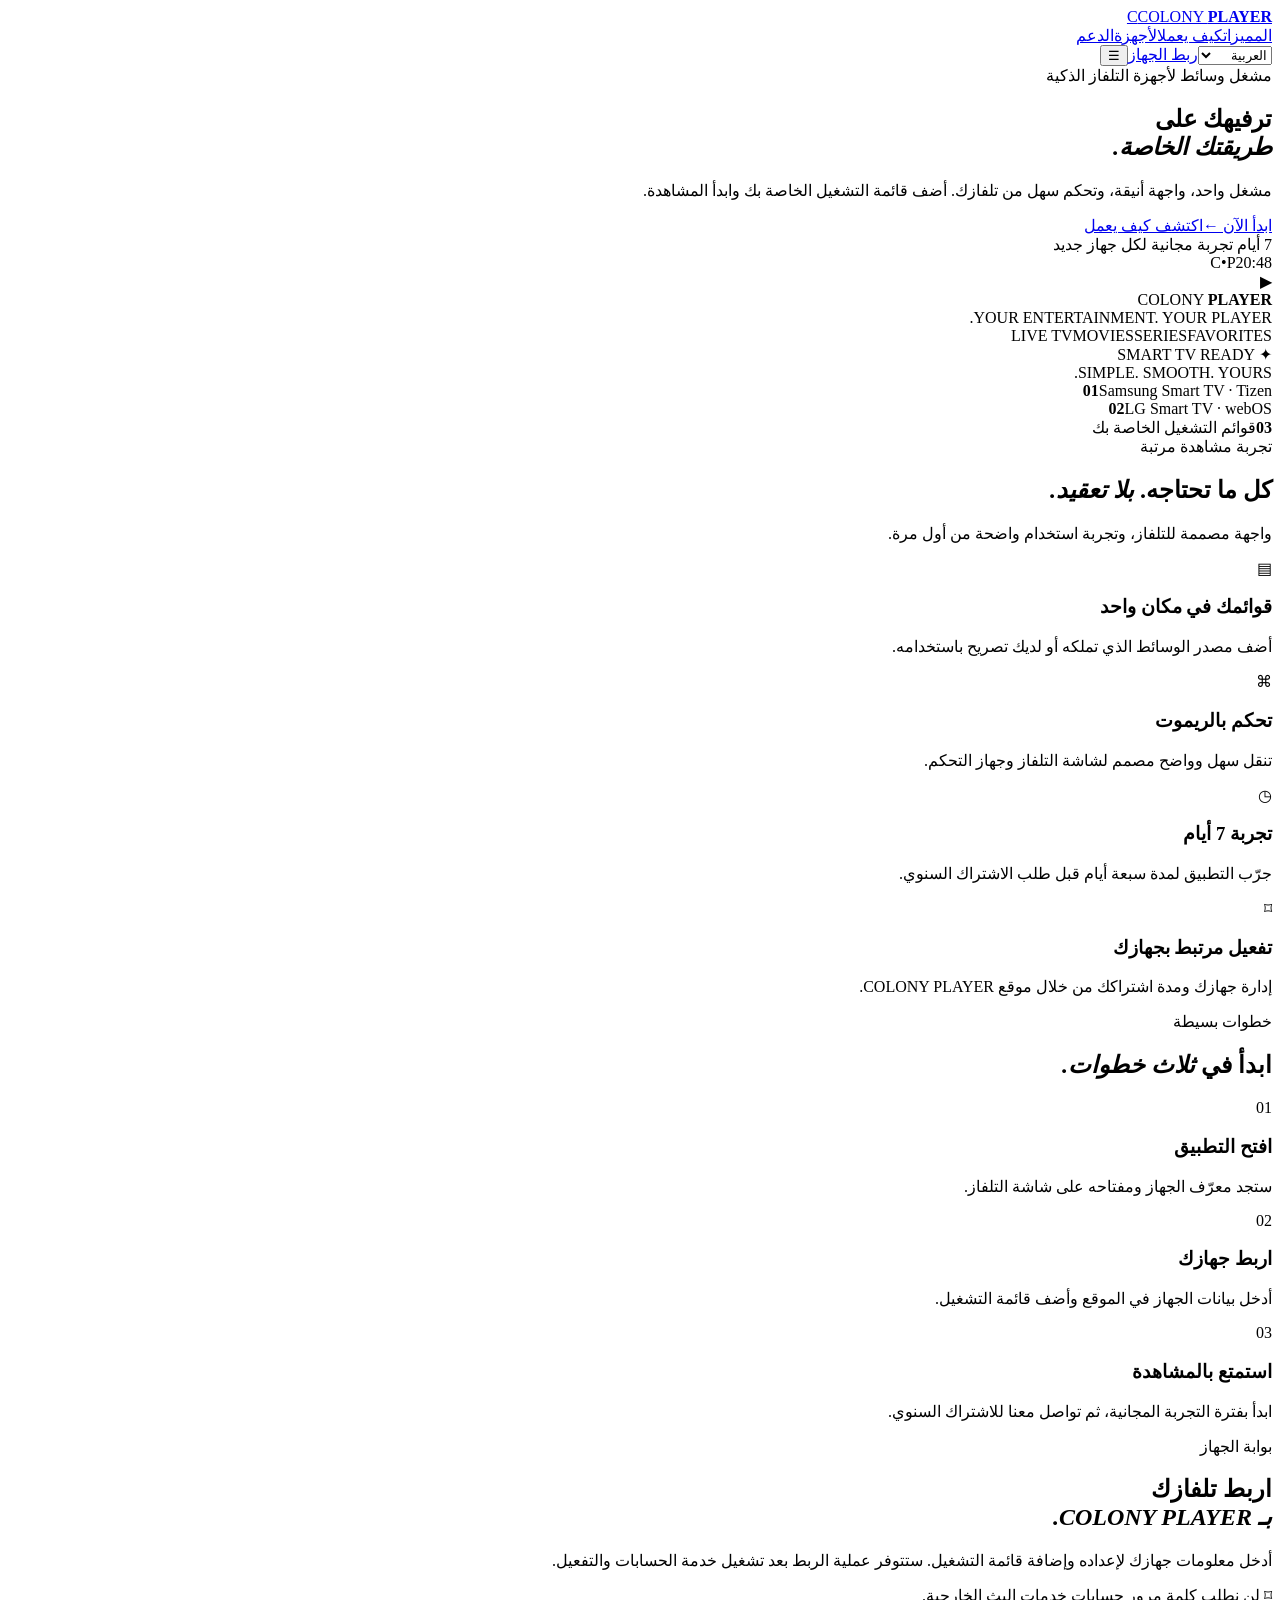
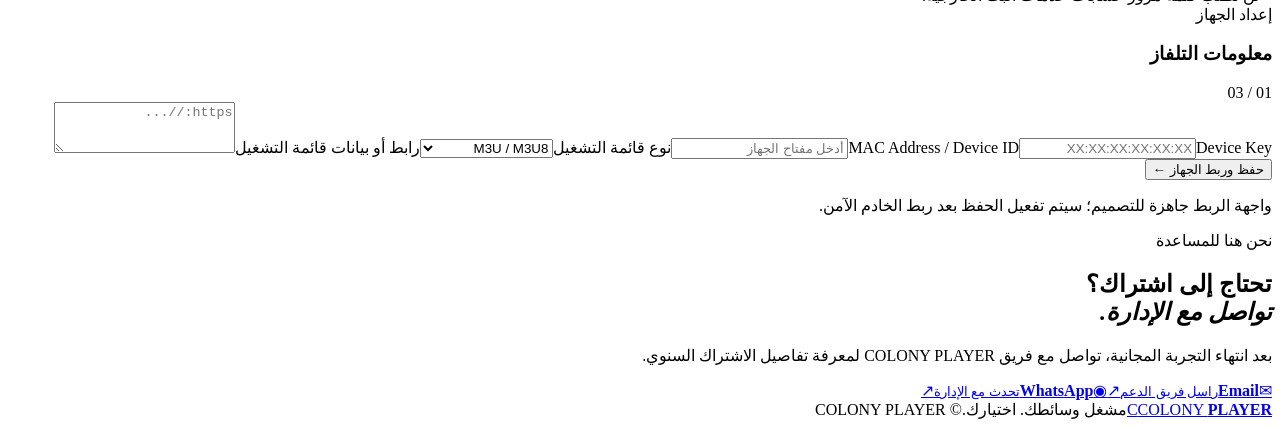
==== index.html @ e2d82db8 "Create COLONY PLAYER responsive website homepage" ====
<!doctype html>
<html lang="ar" dir="rtl">
<head>
  <meta charset="utf-8"><meta name="viewport" content="width=device-width,initial-scale=1">
  <meta name="theme-color" content="#090909"><meta name="description" content="COLONY PLAYER — مشغل وسائط ذكي لأجهزة Samsung Tizen وLG webOS. أضف قائمة التشغيل الخاصة بك واستمتع بتجربة مشاهدة منظمة.">
  <title>COLONY PLAYER | Your Player. Your Choice.</title>
  <link rel="preconnect" href="https://fonts.googleapis.com"><link rel="preconnect" href="https://fonts.gstatic.com" crossorigin>
  <link href="https://fonts.googleapis.com/css2?family=Cairo:wght@400;500;600;700;800;900&family=Inter:wght@400;500;600;700;800;900&display=swap" rel="stylesheet">
  <link rel="stylesheet" href="style.css">
</head>
<body>
<header class="topbar"><a class="brand" href="#home" aria-label="COLONY PLAYER"><span class="brand-mark">C</span><span>COLONY <b>PLAYER</b></span></a>
<nav class="nav"><a href="#features" data-i18n="navFeatures">المميزات</a><a href="#how" data-i18n="navHow">كيف يعمل</a><a href="#devices" data-i18n="navDevices">الأجهزة</a><a href="#support" data-i18n="navSupport">الدعم</a></nav>
<div class="top-actions"><select id="language" aria-label="Language"><option value="ar">العربية</option><option value="en">English</option><option value="fr">Français</option></select><a class="btn btn-small btn-outline" href="#connect" data-i18n="connectDevice">ربط الجهاز</a><button class="menu-toggle" id="menuToggle" aria-label="Open menu">☰</button></div></header>
<main>
<section class="hero" id="home"><div class="hero-copy"><div class="eyebrow"><span></span><span data-i18n="eyebrow">مشغل وسائط لأجهزة التلفاز الذكية</span></div><h1 data-i18n="heroTitle">ترفيهك على<br><em>طريقتك الخاصة.</em></h1><p data-i18n="heroText">مشغل واحد، واجهة أنيقة، وتحكم سهل من تلفازك. أضف قائمة التشغيل الخاصة بك وابدأ المشاهدة.</p><div class="hero-buttons"><a class="btn btn-gold" href="#connect" data-i18n="getStarted">ابدأ الآن <span>←</span></a><a class="btn btn-ghost" href="#how" data-i18n="learnMore">اكتشف كيف يعمل</a></div><div class="hero-note"><span class="live-dot"></span><span data-i18n="trialNote">7 أيام تجربة مجانية لكل جهاز جديد</span></div></div>
<div class="visual"><div class="orbit orbit-one"></div><div class="orbit orbit-two"></div><div class="tv"><div class="tv-screen"><div class="screen-top"><span class="mini-brand">C<span>•</span>P</span><span class="screen-time">20:48</span></div><div class="screen-center"><div class="play-symbol">▶</div><div class="screen-title">COLONY <b>PLAYER</b></div><div class="screen-sub">YOUR ENTERTAINMENT. YOUR PLAYER.</div></div><div class="screen-bottom"><span>LIVE TV</span><span>MOVIES</span><span>SERIES</span><span>FAVORITES</span></div></div><div class="tv-neck"></div><div class="tv-foot"></div></div><div class="floating-chip chip-top"> <span class="chip-icon">✦</span> SMART TV READY</div><div class="floating-chip chip-bottom"><span class="live-dot"></span> SIMPLE. SMOOTH. YOURS.</div></div></section>
<section class="trust-strip" id="devices"><div><strong>01</strong><span data-i18n="deviceSamsung">Samsung Smart TV · Tizen</span></div><div><strong>02</strong><span data-i18n="deviceLg">LG Smart TV · webOS</span></div><div><strong>03</strong><span data-i18n="yourLists">قوائم التشغيل الخاصة بك</span></div></section>
<section class="section" id="features"><div class="section-heading"><div class="eyebrow"><span></span><span data-i18n="featuresEyebrow">تجربة مشاهدة مرتبة</span></div><h2 data-i18n="featuresTitle">كل ما تحتاجه. <em>بلا تعقيد.</em></h2><p data-i18n="featuresText">واجهة مصممة للتلفاز، وتجربة استخدام واضحة من أول مرة.</p></div><div class="feature-grid">
<article class="feature-card"><div class="feature-icon">▤</div><h3 data-i18n="f1Title">قوائمك في مكان واحد</h3><p data-i18n="f1Text">أضف مصدر الوسائط الذي تملكه أو لديك تصريح باستخدامه.</p></article>
<article class="feature-card"><div class="feature-icon">⌘</div><h3 data-i18n="f2Title">تحكم بالريموت</h3><p data-i18n="f2Text">تنقل سهل وواضح مصمم لشاشة التلفاز وجهاز التحكم.</p></article>
<article class="feature-card"><div class="feature-icon">◷</div><h3 data-i18n="f3Title">تجربة 7 أيام</h3><p data-i18n="f3Text">جرّب التطبيق لمدة سبعة أيام قبل طلب الاشتراك السنوي.</p></article>
<article class="feature-card"><div class="feature-icon">⌑</div><h3 data-i18n="f4Title">تفعيل مرتبط بجهازك</h3><p data-i18n="f4Text">إدارة جهازك ومدة اشتراكك من خلال موقع COLONY PLAYER.</p></article></div></section>
<section class="how-section" id="how"><div class="section-heading"><div class="eyebrow"><span></span><span data-i18n="howEyebrow">خطوات بسيطة</span></div><h2 data-i18n="howTitle">ابدأ في <em>ثلاث خطوات.</em></h2></div><div class="steps"><div class="step"><span>01</span><h3 data-i18n="s1Title">افتح التطبيق</h3><p data-i18n="s1Text">ستجد معرّف الجهاز ومفتاحه على شاشة التلفاز.</p></div><div class="step"><span>02</span><h3 data-i18n="s2Title">اربط جهازك</h3><p data-i18n="s2Text">أدخل بيانات الجهاز في الموقع وأضف قائمة التشغيل.</p></div><div class="step"><span>03</span><h3 data-i18n="s3Title">استمتع بالمشاهدة</h3><p data-i18n="s3Text">ابدأ بفترة التجربة المجانية، ثم تواصل معنا للاشتراك السنوي.</p></div></div></section>
<section class="connect-section" id="connect"><div class="connect-copy"><div class="eyebrow"><span></span><span data-i18n="connectEyebrow">بوابة الجهاز</span></div><h2 data-i18n="connectTitle">اربط تلفازك<br><em>بـ COLONY PLAYER.</em></h2><p data-i18n="connectText">أدخل معلومات جهازك لإعداده وإضافة قائمة التشغيل. ستتوفر عملية الربط بعد تشغيل خدمة الحسابات والتفعيل.</p><div class="secure-note">⌑ <span data-i18n="secureNote">لن نطلب كلمة مرور حسابات خدمات البث الخارجية.</span></div></div><form class="connect-card" id="connectForm"><div class="form-head"><div><span class="form-kicker" data-i18n="deviceSetup">إعداد الجهاز</span><h3 data-i18n="connectFormTitle">معلومات التلفاز</h3></div><span class="form-number">01 / 03</span></div><label for="deviceId" data-i18n="deviceId">MAC Address / Device ID</label><input id="deviceId" name="deviceId" placeholder="XX:XX:XX:XX:XX:XX" autocomplete="off" required><label for="deviceKey" data-i18n="deviceKey">Device Key</label><input id="deviceKey" name="deviceKey" placeholder="أدخل مفتاح الجهاز" autocomplete="off" required><label for="playlistType" data-i18n="playlistType">نوع قائمة التشغيل</label><select id="playlistType" name="playlistType"><option value="m3u">M3U / M3U8</option><option value="xtream">Xtream Codes API</option><option value="other" data-i18n="otherSource">مصدر آخر</option></select><label for="playlist" data-i18n="playlistData">رابط أو بيانات قائمة التشغيل</label><textarea id="playlist" name="playlist" rows="3" placeholder="https://..."></textarea><button class="btn btn-gold btn-full" type="submit" data-i18n="saveConnect">حفظ وربط الجهاز <span>←</span></button><p class="form-status" id="formStatus" role="status" aria-live="polite" data-i18n="formNotice">واجهة الربط جاهزة للتصميم؛ سيتم تفعيل الحفظ بعد ربط الخادم الآمن.</p></form></section>
<section class="support-section" id="support"><div><div class="eyebrow"><span></span><span data-i18n="supportEyebrow">نحن هنا للمساعدة</span></div><h2 data-i18n="supportTitle">تحتاج إلى اشتراك؟<br><em>تواصل مع الإدارة.</em></h2><p data-i18n="supportText">بعد انتهاء التجربة المجانية، تواصل مع فريق COLONY PLAYER لمعرفة تفاصيل الاشتراك السنوي.</p></div><div class="support-cards"><a class="support-card" href="mailto:SUPPORT_EMAIL"><span class="support-icon">✉</span><span><b>Email</b><small data-i18n="emailSupport">راسل فريق الدعم</small></span><span class="arrow">↗</span></a><a class="support-card" href="#" id="whatsappLink"><span class="support-icon whatsapp">◉</span><span><b>WhatsApp</b><small data-i18n="whatsappSupport">تحدث مع الإدارة</small></span><span class="arrow">↗</span></a></div></section>
</main><footer><a class="brand" href="#home"><span class="brand-mark">C</span><span>COLONY <b>PLAYER</b></span></a><span data-i18n="footerText">مشغل وسائطك. اختيارك.</span><span>© <span id="year"></span> COLONY PLAYER</span></footer>
<script src="app.js"></script></body></html>
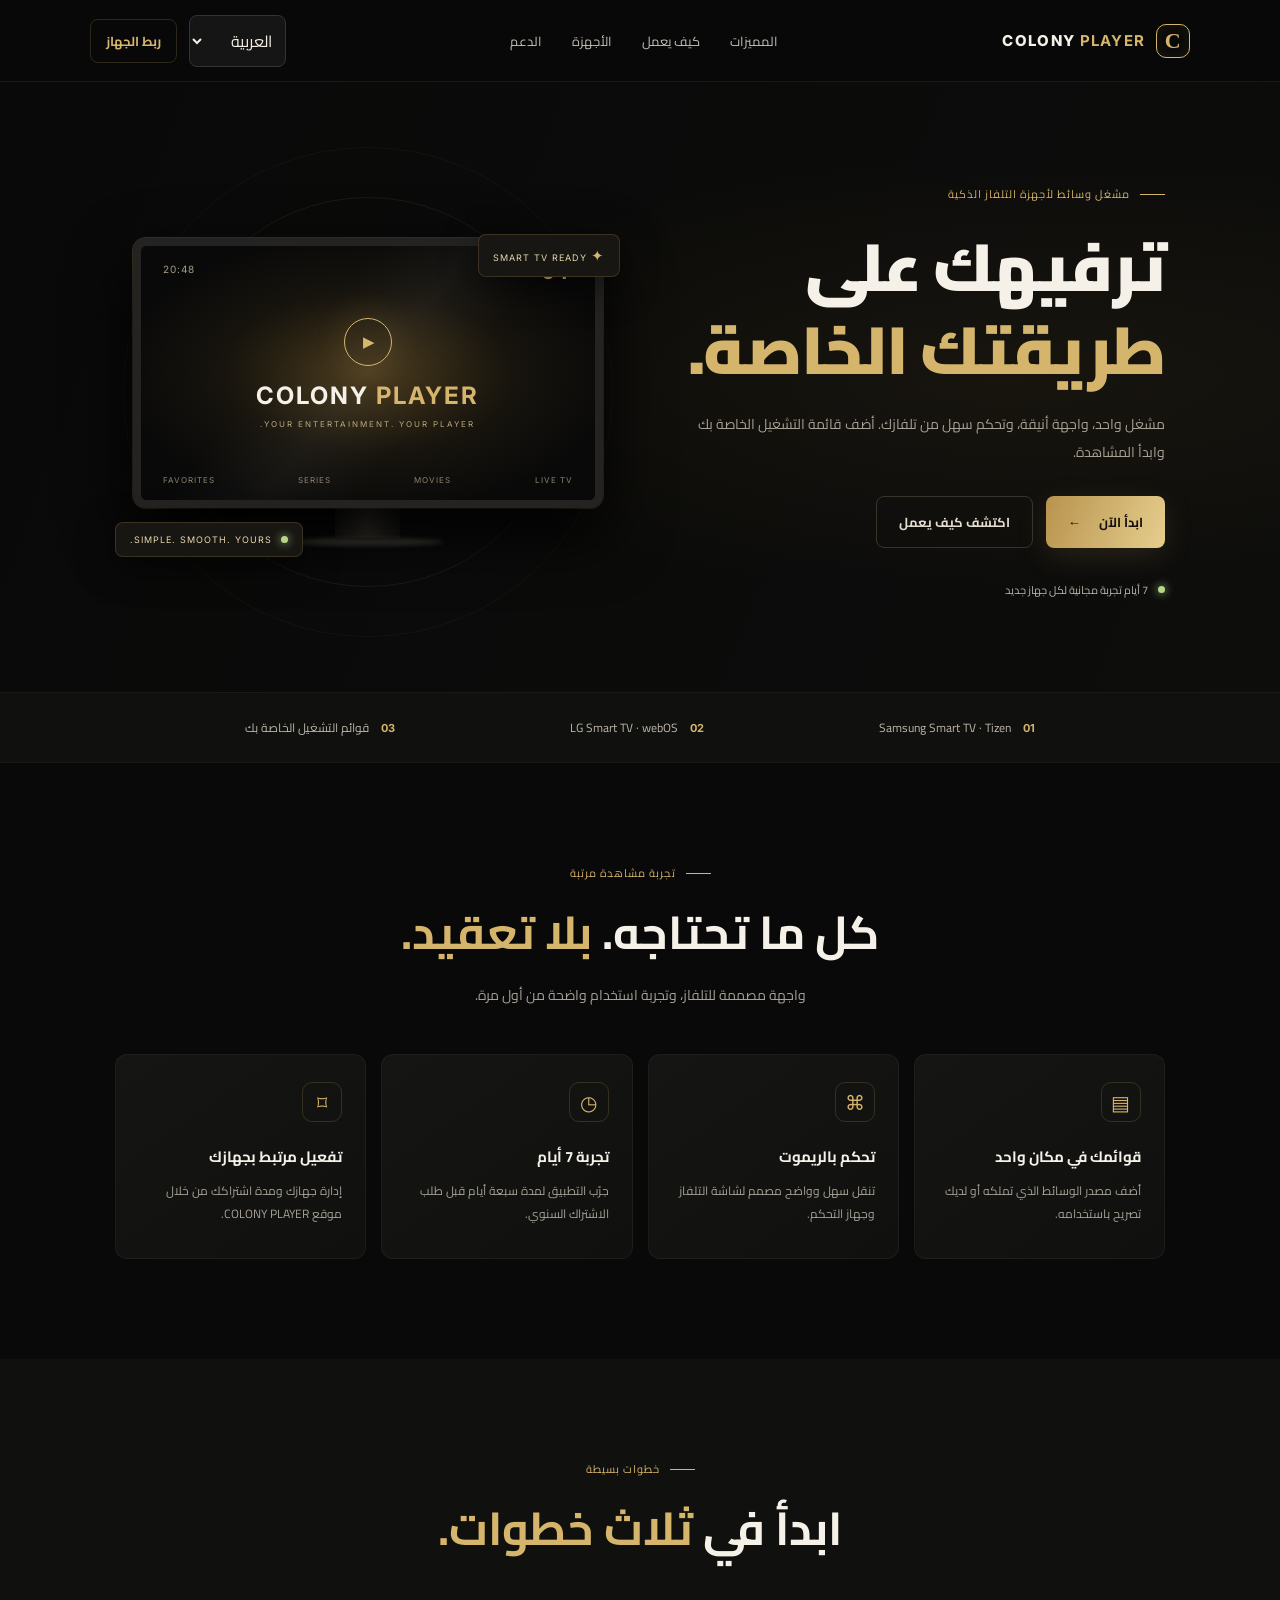
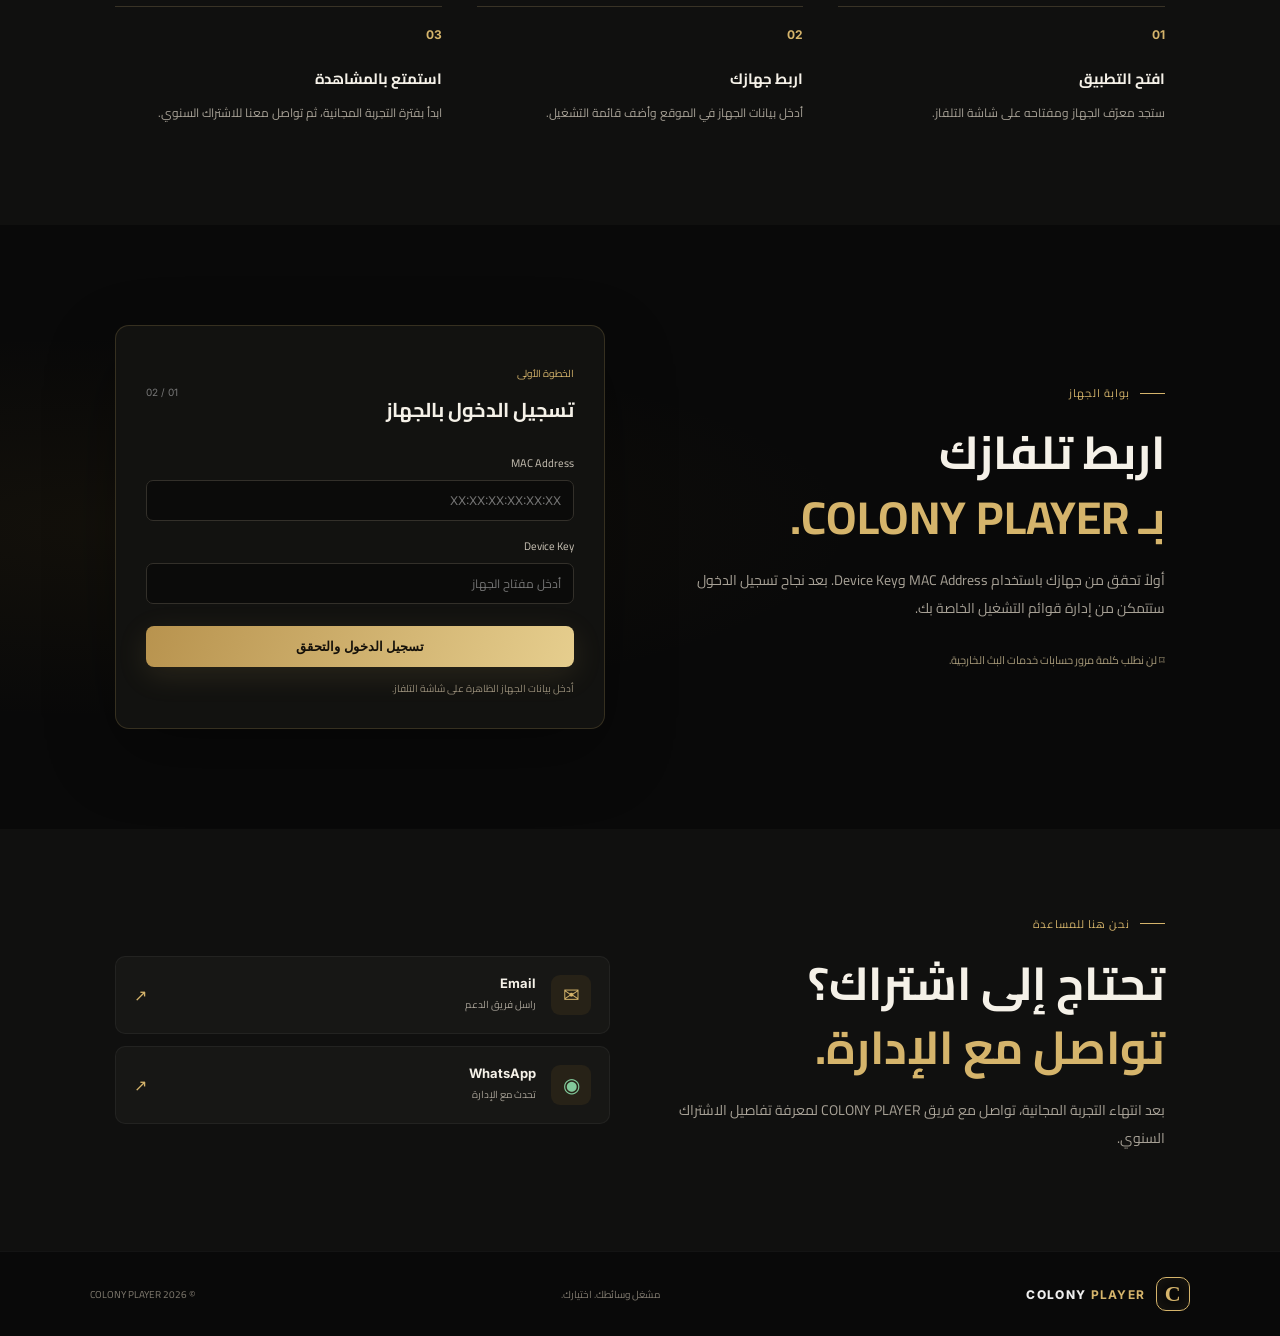
==== commit 5f3faaac: "Rework device connection into sign-in then playlists" ====
--- a/index.html
+++ b/index.html
@@ -22,7 +22,28 @@
 <article class="feature-card"><div class="feature-icon">◷</div><h3 data-i18n="f3Title">تجربة 7 أيام</h3><p data-i18n="f3Text">جرّب التطبيق لمدة سبعة أيام قبل طلب الاشتراك السنوي.</p></article>
 <article class="feature-card"><div class="feature-icon">⌑</div><h3 data-i18n="f4Title">تفعيل مرتبط بجهازك</h3><p data-i18n="f4Text">إدارة جهازك ومدة اشتراكك من خلال موقع COLONY PLAYER.</p></article></div></section>
 <section class="how-section" id="how"><div class="section-heading"><div class="eyebrow"><span></span><span data-i18n="howEyebrow">خطوات بسيطة</span></div><h2 data-i18n="howTitle">ابدأ في <em>ثلاث خطوات.</em></h2></div><div class="steps"><div class="step"><span>01</span><h3 data-i18n="s1Title">افتح التطبيق</h3><p data-i18n="s1Text">ستجد معرّف الجهاز ومفتاحه على شاشة التلفاز.</p></div><div class="step"><span>02</span><h3 data-i18n="s2Title">اربط جهازك</h3><p data-i18n="s2Text">أدخل بيانات الجهاز في الموقع وأضف قائمة التشغيل.</p></div><div class="step"><span>03</span><h3 data-i18n="s3Title">استمتع بالمشاهدة</h3><p data-i18n="s3Text">ابدأ بفترة التجربة المجانية، ثم تواصل معنا للاشتراك السنوي.</p></div></div></section>
-<section class="connect-section" id="connect"><div class="connect-copy"><div class="eyebrow"><span></span><span data-i18n="connectEyebrow">بوابة الجهاز</span></div><h2 data-i18n="connectTitle">اربط تلفازك<br><em>بـ COLONY PLAYER.</em></h2><p data-i18n="connectText">أدخل معلومات جهازك لإعداده وإضافة قائمة التشغيل. ستتوفر عملية الربط بعد تشغيل خدمة الحسابات والتفعيل.</p><div class="secure-note">⌑ <span data-i18n="secureNote">لن نطلب كلمة مرور حسابات خدمات البث الخارجية.</span></div></div><form class="connect-card" id="connectForm"><div class="form-head"><div><span class="form-kicker" data-i18n="deviceSetup">إعداد الجهاز</span><h3 data-i18n="connectFormTitle">معلومات التلفاز</h3></div><span class="form-number">01 / 03</span></div><label for="deviceId" data-i18n="deviceId">MAC Address / Device ID</label><input id="deviceId" name="deviceId" placeholder="XX:XX:XX:XX:XX:XX" autocomplete="off" required><label for="deviceKey" data-i18n="deviceKey">Device Key</label><input id="deviceKey" name="deviceKey" placeholder="أدخل مفتاح الجهاز" autocomplete="off" required><label for="playlistType" data-i18n="playlistType">نوع قائمة التشغيل</label><select id="playlistType" name="playlistType"><option value="m3u">M3U / M3U8</option><option value="xtream">Xtream Codes API</option><option value="other" data-i18n="otherSource">مصدر آخر</option></select><label for="playlist" data-i18n="playlistData">رابط أو بيانات قائمة التشغيل</label><textarea id="playlist" name="playlist" rows="3" placeholder="https://..."></textarea><button class="btn btn-gold btn-full" type="submit" data-i18n="saveConnect">حفظ وربط الجهاز <span>←</span></button><p class="form-status" id="formStatus" role="status" aria-live="polite" data-i18n="formNotice">واجهة الربط جاهزة للتصميم؛ سيتم تفعيل الحفظ بعد ربط الخادم الآمن.</p></form></section>
+<section class="connect-section" id="connect">
+<div class="connect-copy"><div class="eyebrow"><span></span><span data-i18n="connectEyebrow">بوابة الجهاز</span></div>
+<h2 data-i18n="connectTitle">اربط تلفازك<br><em>بـ COLONY PLAYER.</em></h2>
+<p data-i18n="connectText">أولاً تحقق من جهازك باستخدام MAC Address وDevice Key. بعد نجاح تسجيل الدخول ستتمكن من إدارة قوائم التشغيل الخاصة بك.</p>
+<div class="secure-note">⌑ <span data-i18n="secureNote">لن نطلب كلمة مرور حسابات خدمات البث الخارجية.</span></div></div>
+<div class="connect-card">
+<div id="deviceLoginPanel">
+<div class="form-head"><div><span class="form-kicker" data-i18n="deviceSetup">الخطوة الأولى</span><h3 data-i18n="loginTitle">تسجيل الدخول بالجهاز</h3></div><span class="form-number">01 / 02</span></div>
+<form id="deviceLoginForm">
+<label for="deviceId" data-i18n="deviceId">MAC Address</label><input id="deviceId" name="deviceId" placeholder="XX:XX:XX:XX:XX:XX" autocomplete="off" required>
+<label for="deviceKey" data-i18n="deviceKey">Device Key</label><input id="deviceKey" name="deviceKey" placeholder="أدخل مفتاح الجهاز" autocomplete="off" required>
+<button class="btn btn-gold btn-full" type="submit" data-i18n="loginButton">تسجيل الدخول والتحقق</button>
+<p class="form-status" id="loginStatus" role="status" aria-live="polite" data-i18n="loginNotice">أدخل بيانات الجهاز الظاهرة على شاشة التلفاز.</p></form></div>
+<div id="playlistPanel" hidden>
+<div class="form-head"><div><span class="form-kicker" data-i18n="playlistStep">الخطوة الثانية</span><h3 data-i18n="playlistTitle">قوائم التشغيل</h3></div><span class="form-number">02 / 02</span></div>
+<form id="playlistForm">
+<label for="playlistName" data-i18n="playlistName">اسم القائمة</label><input id="playlistName" name="playlistName" placeholder="مثلاً: قائمتي" required>
+<label for="playlistType" data-i18n="playlistType">نوع القائمة</label><select id="playlistType" name="playlistType"><option value="m3u">M3U / M3U8</option><option value="xtream">Xtream Codes API</option></select>
+<label for="playlistUrl" data-i18n="playlistUrl">رابط قائمة التشغيل</label><textarea id="playlistUrl" name="playlistUrl" rows="3" placeholder="https://..." required></textarea>
+<button class="btn btn-gold btn-full" type="submit" data-i18n="addPlaylist">إضافة قائمة التشغيل</button><p class="form-status" id="playlistStatus" role="status" aria-live="polite"></p></form>
+<div id="playlistList" class="playlist-list"></div></div>
+</div></section>
 <section class="support-section" id="support"><div><div class="eyebrow"><span></span><span data-i18n="supportEyebrow">نحن هنا للمساعدة</span></div><h2 data-i18n="supportTitle">تحتاج إلى اشتراك؟<br><em>تواصل مع الإدارة.</em></h2><p data-i18n="supportText">بعد انتهاء التجربة المجانية، تواصل مع فريق COLONY PLAYER لمعرفة تفاصيل الاشتراك السنوي.</p></div><div class="support-cards"><a class="support-card" href="mailto:SUPPORT_EMAIL"><span class="support-icon">✉</span><span><b>Email</b><small data-i18n="emailSupport">راسل فريق الدعم</small></span><span class="arrow">↗</span></a><a class="support-card" href="#" id="whatsappLink"><span class="support-icon whatsapp">◉</span><span><b>WhatsApp</b><small data-i18n="whatsappSupport">تحدث مع الإدارة</small></span><span class="arrow">↗</span></a></div></section>
 </main><footer><a class="brand" href="#home"><span class="brand-mark">C</span><span>COLONY <b>PLAYER</b></span></a><span data-i18n="footerText">مشغل وسائطك. اختيارك.</span><span>© <span id="year"></span> COLONY PLAYER</span></footer>
 <script src="app.js"></script></body></html>
--- a/style.css
+++ b/style.css
@@ -0,0 +1 @@
+:root{--bg:#090909;--panel:#111;--panel2:#151515;--gold:#d5b46b;--gold2:#f0d99b;--text:#f5f1e8;--muted:#a7a196;--line:rgba(213,180,107,.18)}*{box-sizing:border-box}html{scroll-behavior:smooth;scroll-padding-top:90px}body{margin:0;background:var(--bg);color:var(--text);font-family:'Cairo',sans-serif}a{color:inherit;text-decoration:none}.topbar{height:82px;padding:0 7%;display:flex;align-items:center;justify-content:space-between;border-bottom:1px solid rgba(255,255,255,.07);position:sticky;top:0;background:rgba(9,9,9,.92);backdrop-filter:blur(16px);z-index:20}.brand{display:flex;align-items:center;gap:11px;font:800 15px Inter,sans-serif;letter-spacing:1.3px;white-space:nowrap}.brand b{color:var(--gold)}.brand-mark{width:34px;height:34px;border:1px solid var(--gold);border-radius:10px;display:grid;place-items:center;color:var(--gold);font:800 22px Georgia;box-shadow:inset 0 0 16px #d5b46b18}.nav{display:flex;gap:30px;color:#c5c0b6;font-size:13px}.nav a:hover{color:var(--gold)}.top-actions{display:flex;align-items:center;gap:12px}.top-actions select,.connect-card select{background:#151515;color:var(--text);border:1px solid #333;border-radius:8px;padding:9px;font:inherit}.btn{display:inline-flex;align-items:center;justify-content:center;gap:18px;border-radius:8px;padding:13px 22px;font-weight:700;font-size:13px;transition:.2s;cursor:pointer}.btn-gold{background:linear-gradient(110deg,#b8934e,#e6ce8e);color:#15110a;box-shadow:0 8px 30px #d5b46b20}.btn-gold:hover{transform:translateY(-2px);filter:brightness(1.08)}.btn-outline{border:1px solid var(--line);color:var(--gold)}.btn-small{padding:9px 15px}.btn-ghost{border:1px solid #39352d;color:#e5dfd2}.menu-toggle{display:none;background:none;border:0;color:var(--gold);font-size:23px}.hero{min-height:610px;padding:80px 9% 70px;display:grid;grid-template-columns:1fr 1fr;align-items:center;gap:40px;overflow:hidden;background:radial-gradient(ellipse at 78% 48%,#7b60251b,transparent 48%),linear-gradient(110deg,#090909,#0d0d0c)}.hero-copy{max-width:540px}.eyebrow{display:flex;align-items:center;gap:10px;color:var(--gold);font-size:11px;letter-spacing:1px}.eyebrow>span:first-child{width:25px;height:1px;background:var(--gold)}h1,h2,h3,p{margin-top:0}h1{font-size:clamp(42px,5.2vw,70px);line-height:1.24;letter-spacing:-1.5px;margin:22px 0 18px;font-weight:900}h1 em,h2 em{font-style:normal;color:var(--gold)}.hero-copy>p,.section-heading>p,.connect-copy>p,.support-section p{color:var(--muted);line-height:2;font-size:14px;max-width:490px}.hero-buttons{display:flex;gap:13px;margin-top:30px}.hero-note{display:flex;align-items:center;gap:10px;color:#bcb5a8;font-size:11px;margin-top:32px}.live-dot{width:7px;height:7px;border-radius:50%;background:#b8d68a;box-shadow:0 0 10px #b8d68a}.visual{height:420px;position:relative;display:grid;place-items:center}.orbit{position:absolute;border:1px solid #d5b46b17;border-radius:50%;width:390px;height:390px}.orbit-two{width:490px;height:490px;border-color:#d5b46b0d}.tv{width:min(100%,470px);position:relative;z-index:2}.tv-screen{height:270px;border:8px solid #242321;border-radius:13px;background:radial-gradient(ellipse at center,#473719 0,#17140e 45%,#090909 78%);box-shadow:0 25px 65px #000,0 0 0 1px #d5b46b44;position:relative;overflow:hidden;padding:17px 22px}.tv-screen:after{content:"";position:absolute;inset:0;background:linear-gradient(130deg,transparent 35%,#ffffff09 50%,transparent 64%);pointer-events:none}.screen-top,.screen-bottom{display:flex;justify-content:space-between;color:#c7b98f;font:10px Inter,sans-serif;letter-spacing:1px}.mini-brand{font-size:16px;font-weight:900;color:var(--gold)}.mini-brand span{color:white}.screen-time{color:#a79d85}.screen-center{position:absolute;inset:0;display:flex;flex-direction:column;align-items:center;justify-content:center}.play-symbol{width:48px;height:48px;border:1px solid var(--gold);border-radius:50%;display:grid;place-items:center;color:var(--gold);font-size:15px;padding-left:3px;margin-bottom:15px;box-shadow:0 0 35px #d5b46b22}.screen-title{font:700 24px Inter,sans-serif;letter-spacing:2px}.screen-title b{color:var(--gold)}.screen-sub{font:8px Inter,sans-serif;letter-spacing:2px;color:#b7a77c;margin-top:9px}.screen-bottom{position:absolute;bottom:15px;left:22px;right:22px;font-size:8px;color:#8c826d}.tv-neck{height:30px;width:65px;background:linear-gradient(90deg,#161616,#34312a,#161616);margin:auto}.tv-foot{height:8px;width:150px;background:#24221e;border-radius:50%;margin:auto;filter:blur(2px)}.floating-chip{position:absolute;z-index:3;background:#171612;border:1px solid var(--line);border-radius:8px;padding:11px 14px;font:9px Inter,sans-serif;letter-spacing:1px;color:#e8d8ad;box-shadow:0 10px 35px #0008}.chip-top{top:52px;right:0}.chip-bottom{bottom:45px;left:0;display:flex;gap:9px;align-items:center}.chip-icon{color:var(--gold);font-size:15px}.trust-strip{display:flex;justify-content:space-evenly;align-items:center;gap:20px;padding:23px 7%;background:#10100f;border-block:1px solid #ffffff0a}.trust-strip div{display:flex;align-items:center;gap:12px;color:#bdb6a8;font-size:12px}.trust-strip strong{font:700 11px Inter;color:var(--gold)}.section,.how-section{padding:100px 9%}.section-heading{text-align:center;margin:0 auto 45px}.section-heading .eyebrow{justify-content:center}.section-heading h2,.connect-copy h2,.support-section h2{font-size:clamp(30px,4vw,46px);line-height:1.4;margin:17px 0}.section-heading>p{margin:auto}.feature-grid{display:grid;grid-template-columns:repeat(4,1fr);gap:15px}.feature-card{background:linear-gradient(145deg,#151513,#10100f);border:1px solid #ffffff0c;border-radius:12px;padding:27px 23px;min-height:205px;transition:.25s}.feature-card:hover{border-color:var(--line);transform:translateY(-4px)}.feature-icon{width:40px;height:40px;border:1px solid var(--line);border-radius:10px;display:grid;place-items:center;color:var(--gold);font-size:20px;margin-bottom:20px}.feature-card h3,.step h3{font-size:15px;margin-bottom:9px}.feature-card p,.step p{font-size:12px;line-height:1.9;color:var(--muted);margin:0}.how-section{background:#10100f}.steps{display:grid;grid-template-columns:repeat(3,1fr);gap:35px}.step{border-top:1px solid #393326;padding-top:20px}.step>span{font:700 12px Inter;color:var(--gold);display:block;margin-bottom:22px}.connect-section{padding:100px 9%;display:grid;grid-template-columns:1fr 1fr;gap:70px;align-items:center;background:radial-gradient(ellipse at 10% 50%,#8a692014,transparent 45%)}.connect-card{background:#121210;border:1px solid var(--line);border-radius:14px;padding:30px;box-shadow:0 25px 70px #0005}.form-head{display:flex;justify-content:space-between;align-items:center;margin-bottom:25px}.form-kicker{color:var(--gold);font-size:10px}.form-head h3{font-size:20px;margin:5px 0 0}.form-number{font:10px Inter;color:#777}.connect-card label{display:block;font-size:11px;color:#c9c2b5;margin:15px 0 7px}.connect-card input,.connect-card textarea{width:100%;background:#0b0b0a;border:1px solid #33302a;border-radius:7px;padding:12px;color:white;font:12px Inter,'Cairo',sans-serif;outline:none}.connect-card input:focus,.connect-card textarea:focus,.connect-card select:focus{border-color:var(--gold)}.connect-card textarea{resize:vertical}.connect-card select{width:100%;font-size:12px}.btn-full{width:100%;margin-top:22px;border:0}.form-status{font-size:10px;color:#958b77;line-height:1.8;margin:13px 0 0}.secure-note{font-size:11px;color:#a79a7a;margin-top:28px}.support-section{padding:85px 9%;display:grid;grid-template-columns:1fr 1fr;gap:60px;align-items:center;background:#10100f}.support-cards{display:grid;gap:12px}.support-card{display:flex;align-items:center;gap:15px;padding:18px;background:#171715;border:1px solid #ffffff0d;border-radius:10px}.support-card:hover{border-color:var(--line)}.support-icon{width:40px;height:40px;border-radius:9px;background:#272217;color:var(--gold);display:grid;place-items:center;font-size:20px}.support-icon.whatsapp{color:#82c99a}.support-card b,.support-card small{display:block}.support-card b{font:700 13px Inter}.support-card small{font-size:10px;color:var(--muted);margin-top:4px}.support-card .arrow{margin-inline-start:auto;color:var(--gold)}footer{padding:25px 7%;display:flex;align-items:center;justify-content:space-between;color:#817b70;font-size:10px;border-top:1px solid #ffffff0b}footer .brand{color:#eee;font-size:12px}.secure-note{direction:inherit}@media(max-width:900px){.nav{gap:15px}.hero{padding-inline:6%}.feature-grid{grid-template-columns:repeat(2,1fr)}.connect-section{gap:35px;padding-inline:6%}}@media(max-width:650px){.topbar{height:70px;padding:0 5%}.nav{display:none;position:absolute;top:69px;right:0;left:0;background:#111;padding:20px 7%;flex-direction:column;border-bottom:1px solid var(--line)}.nav.open{display:flex}.top-actions select{font-size:10px;padding:7px}.top-actions .btn{display:none}.menu-toggle{display:block}.hero{grid-template-columns:1fr;padding:65px 7% 45px;gap:0}.hero-copy{position:relative;z-index:4}.visual{height:330px;margin-top:10px}.tv{max-width:390px}.tv-screen{height:220px}.orbit{width:300px;height:300px}.orbit-two{width:370px;height:370px}.chip-top{right:0;top:20px}.chip-bottom{bottom:25px}.trust-strip{flex-wrap:wrap;justify-content:flex-start;padding:20px 7%}.trust-strip div{width:100%}.section,.how-section{padding:70px 7%}.feature-grid{grid-template-columns:1fr 1fr;gap:9px}.feature-card{padding:18px 14px;min-height:190px}.steps{grid-template-columns:1fr;gap:25px}.step{display:grid;grid-template-columns:42px 1fr;column-gap:12px}.step>span{grid-row:span 2;margin:0}.step h3{margin:0 0 5px}.connect-section,.support-section{grid-template-columns:1fr;padding:70px 7%;gap:30px}.connect-card{padding:22px}.support-section{gap:25px}footer{padding:22px 6%;flex-wrap:wrap;gap:15px}footer>span:nth-child(2){display:none}}@media(max-width:380px){.feature-grid{grid-template-columns:1fr}.hero-buttons{flex-wrap:wrap}.screen-title{font-size:19px}}
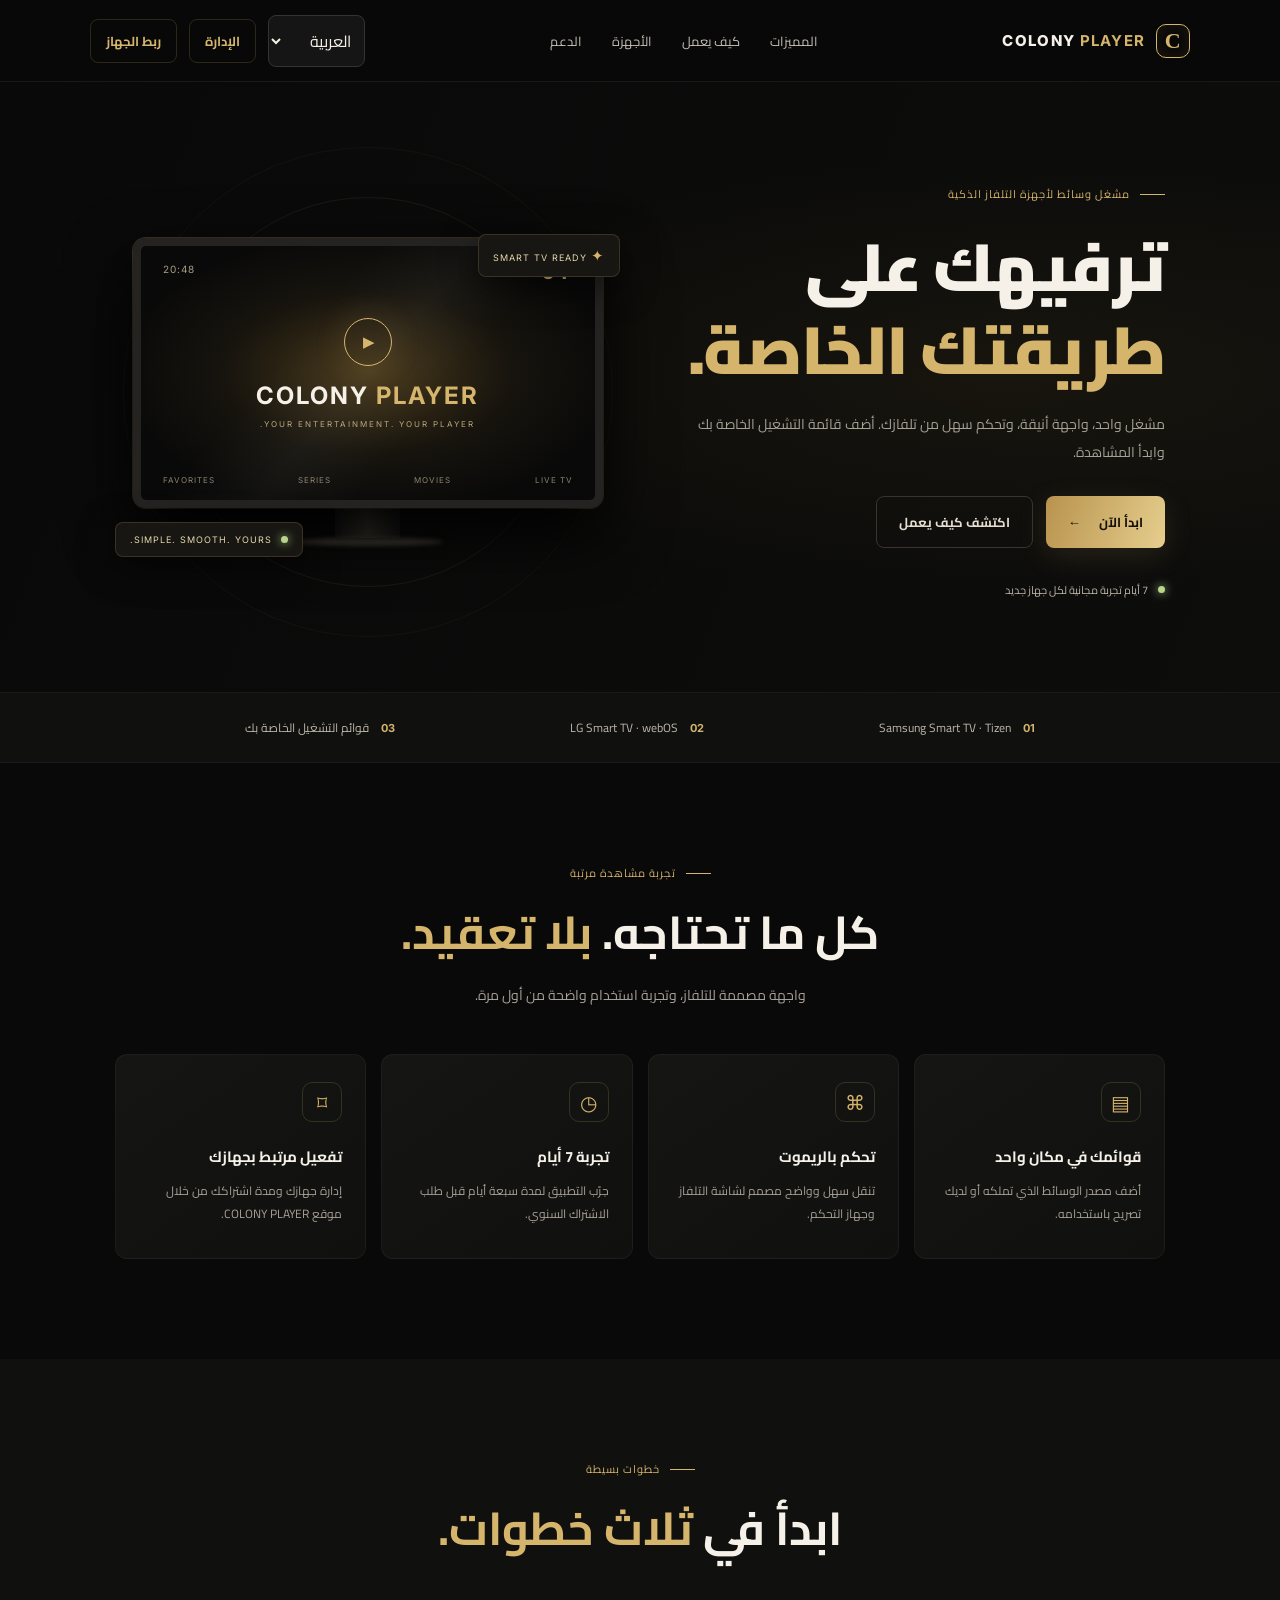
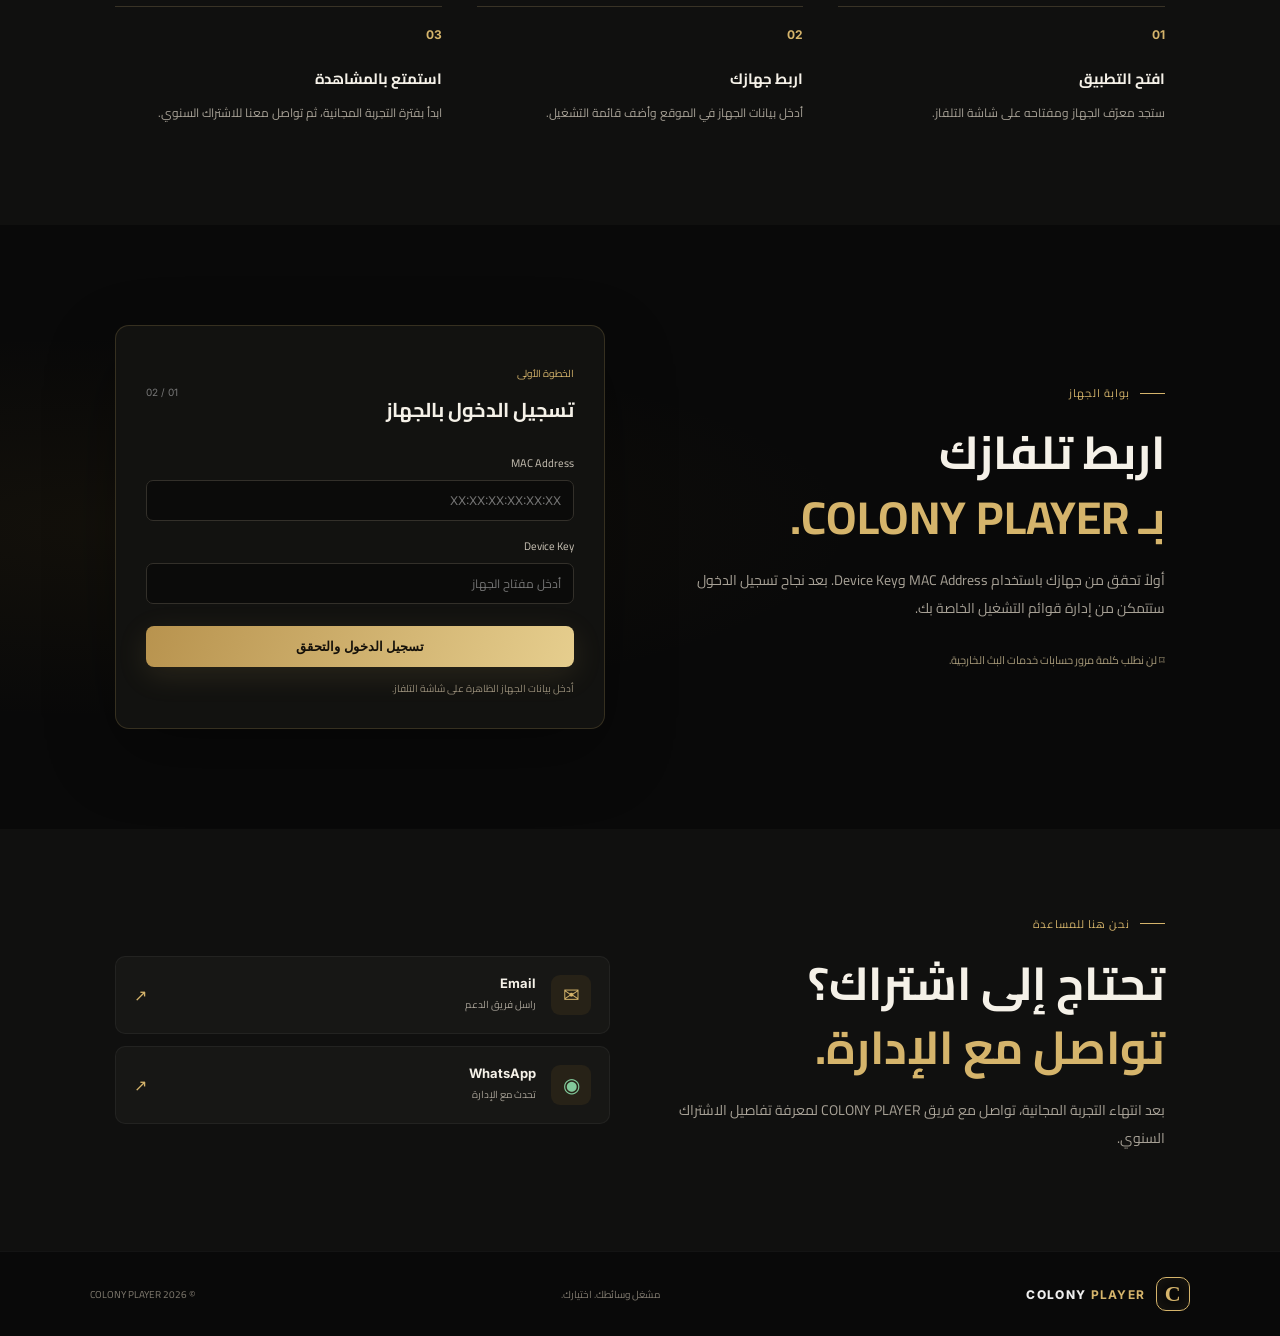
==== commit 0718a880: "Add admin panel link to homepage" ====
--- a/index.html
+++ b/index.html
@@ -11,7 +11,7 @@
 <body>
 <header class="topbar"><a class="brand" href="#home" aria-label="COLONY PLAYER"><span class="brand-mark">C</span><span>COLONY <b>PLAYER</b></span></a>
 <nav class="nav"><a href="#features" data-i18n="navFeatures">المميزات</a><a href="#how" data-i18n="navHow">كيف يعمل</a><a href="#devices" data-i18n="navDevices">الأجهزة</a><a href="#support" data-i18n="navSupport">الدعم</a></nav>
-<div class="top-actions"><select id="language" aria-label="Language"><option value="ar">العربية</option><option value="en">English</option><option value="fr">Français</option></select><a class="btn btn-small btn-outline" href="#connect" data-i18n="connectDevice">ربط الجهاز</a><button class="menu-toggle" id="menuToggle" aria-label="Open menu">☰</button></div></header>
+<div class="top-actions"><select id="language" aria-label="Language"><option value="ar">العربية</option><option value="en">English</option><option value="fr">Français</option></select><a class="btn btn-small btn-outline" href="admin.html" data-i18n="adminPanel">الإدارة</a><a class="btn btn-small btn-outline" href="#connect" data-i18n="connectDevice">ربط الجهاز</a><button class="menu-toggle" id="menuToggle" aria-label="Open menu">☰</button></div></header>
 <main>
 <section class="hero" id="home"><div class="hero-copy"><div class="eyebrow"><span></span><span data-i18n="eyebrow">مشغل وسائط لأجهزة التلفاز الذكية</span></div><h1 data-i18n="heroTitle">ترفيهك على<br><em>طريقتك الخاصة.</em></h1><p data-i18n="heroText">مشغل واحد، واجهة أنيقة، وتحكم سهل من تلفازك. أضف قائمة التشغيل الخاصة بك وابدأ المشاهدة.</p><div class="hero-buttons"><a class="btn btn-gold" href="#connect" data-i18n="getStarted">ابدأ الآن <span>←</span></a><a class="btn btn-ghost" href="#how" data-i18n="learnMore">اكتشف كيف يعمل</a></div><div class="hero-note"><span class="live-dot"></span><span data-i18n="trialNote">7 أيام تجربة مجانية لكل جهاز جديد</span></div></div>
 <div class="visual"><div class="orbit orbit-one"></div><div class="orbit orbit-two"></div><div class="tv"><div class="tv-screen"><div class="screen-top"><span class="mini-brand">C<span>•</span>P</span><span class="screen-time">20:48</span></div><div class="screen-center"><div class="play-symbol">▶</div><div class="screen-title">COLONY <b>PLAYER</b></div><div class="screen-sub">YOUR ENTERTAINMENT. YOUR PLAYER.</div></div><div class="screen-bottom"><span>LIVE TV</span><span>MOVIES</span><span>SERIES</span><span>FAVORITES</span></div></div><div class="tv-neck"></div><div class="tv-foot"></div></div><div class="floating-chip chip-top"> <span class="chip-icon">✦</span> SMART TV READY</div><div class="floating-chip chip-bottom"><span class="live-dot"></span> SIMPLE. SMOOTH. YOURS.</div></div></section>
@@ -37,12 +37,22 @@
 <p class="form-status" id="loginStatus" role="status" aria-live="polite" data-i18n="loginNotice">أدخل بيانات الجهاز الظاهرة على شاشة التلفاز.</p></form></div>
 <div id="playlistPanel" hidden>
 <div class="form-head"><div><span class="form-kicker" data-i18n="playlistStep">الخطوة الثانية</span><h3 data-i18n="playlistTitle">قوائم التشغيل</h3></div><span class="form-number">02 / 02</span></div>
+<div class="subscription-box">
+  <div class="subscription-heading"><strong data-i18n="subscriptionTitle">حالة الاشتراك</strong><span id="subscriptionBadge" class="subscription-badge">...</span></div>
+  <p id="subscriptionDetails" class="subscription-details" aria-live="polite"></p>
+  <form id="activationForm">
+    <label for="activationCode" data-i18n="activationCodeLabel">كود الاشتراك السنوي</label>
+    <input id="activationCode" name="activationCode" placeholder="CP-XXXX-XXXX-XXXX" autocomplete="off" required>
+    <button class="btn btn-gold btn-full" type="submit" data-i18n="activateButton">تفعيل الاشتراك</button>
+    <p class="form-status" id="activationStatus" role="status" aria-live="polite"></p>
+  </form>
+</div>
 <form id="playlistForm">
 <label for="playlistName" data-i18n="playlistName">اسم القائمة</label><input id="playlistName" name="playlistName" placeholder="مثلاً: قائمتي" required>
 <label for="playlistType" data-i18n="playlistType">نوع القائمة</label><select id="playlistType" name="playlistType"><option value="m3u">M3U / M3U8</option><option value="xtream">Xtream Codes API</option></select>
 <label for="playlistUrl" data-i18n="playlistUrl">رابط قائمة التشغيل</label><textarea id="playlistUrl" name="playlistUrl" rows="3" placeholder="https://..." required></textarea>
 <button class="btn btn-gold btn-full" type="submit" data-i18n="addPlaylist">إضافة قائمة التشغيل</button><p class="form-status" id="playlistStatus" role="status" aria-live="polite"></p></form>
-<div id="playlistList" class="playlist-list"></div></div>
+<div id="playlistList" class="playlist-list"></div><button type="button" id="logoutButton" class="btn btn-ghost btn-full" data-i18n="logoutButton" aria-label="تسجيل الخروج">تسجيل الخروج</button></div>
 </div></section>
 <section class="support-section" id="support"><div><div class="eyebrow"><span></span><span data-i18n="supportEyebrow">نحن هنا للمساعدة</span></div><h2 data-i18n="supportTitle">تحتاج إلى اشتراك؟<br><em>تواصل مع الإدارة.</em></h2><p data-i18n="supportText">بعد انتهاء التجربة المجانية، تواصل مع فريق COLONY PLAYER لمعرفة تفاصيل الاشتراك السنوي.</p></div><div class="support-cards"><a class="support-card" href="mailto:SUPPORT_EMAIL"><span class="support-icon">✉</span><span><b>Email</b><small data-i18n="emailSupport">راسل فريق الدعم</small></span><span class="arrow">↗</span></a><a class="support-card" href="#" id="whatsappLink"><span class="support-icon whatsapp">◉</span><span><b>WhatsApp</b><small data-i18n="whatsappSupport">تحدث مع الإدارة</small></span><span class="arrow">↗</span></a></div></section>
 </main><footer><a class="brand" href="#home"><span class="brand-mark">C</span><span>COLONY <b>PLAYER</b></span></a><span data-i18n="footerText">مشغل وسائطك. اختيارك.</span><span>© <span id="year"></span> COLONY PLAYER</span></footer>
--- a/style.css
+++ b/style.css
@@ -1 +1,14 @@
-:root{--bg:#090909;--panel:#111;--panel2:#151515;--gold:#d5b46b;--gold2:#f0d99b;--text:#f5f1e8;--muted:#a7a196;--line:rgba(213,180,107,.18)}*{box-sizing:border-box}html{scroll-behavior:smooth;scroll-padding-top:90px}body{margin:0;background:var(--bg);color:var(--text);font-family:'Cairo',sans-serif}a{color:inherit;text-decoration:none}.topbar{height:82px;padding:0 7%;display:flex;align-items:center;justify-content:space-between;border-bottom:1px solid rgba(255,255,255,.07);position:sticky;top:0;background:rgba(9,9,9,.92);backdrop-filter:blur(16px);z-index:20}.brand{display:flex;align-items:center;gap:11px;font:800 15px Inter,sans-serif;letter-spacing:1.3px;white-space:nowrap}.brand b{color:var(--gold)}.brand-mark{width:34px;height:34px;border:1px solid var(--gold);border-radius:10px;display:grid;place-items:center;color:var(--gold);font:800 22px Georgia;box-shadow:inset 0 0 16px #d5b46b18}.nav{display:flex;gap:30px;color:#c5c0b6;font-size:13px}.nav a:hover{color:var(--gold)}.top-actions{display:flex;align-items:center;gap:12px}.top-actions select,.connect-card select{background:#151515;color:var(--text);border:1px solid #333;border-radius:8px;padding:9px;font:inherit}.btn{display:inline-flex;align-items:center;justify-content:center;gap:18px;border-radius:8px;padding:13px 22px;font-weight:700;font-size:13px;transition:.2s;cursor:pointer}.btn-gold{background:linear-gradient(110deg,#b8934e,#e6ce8e);color:#15110a;box-shadow:0 8px 30px #d5b46b20}.btn-gold:hover{transform:translateY(-2px);filter:brightness(1.08)}.btn-outline{border:1px solid var(--line);color:var(--gold)}.btn-small{padding:9px 15px}.btn-ghost{border:1px solid #39352d;color:#e5dfd2}.menu-toggle{display:none;background:none;border:0;color:var(--gold);font-size:23px}.hero{min-height:610px;padding:80px 9% 70px;display:grid;grid-template-columns:1fr 1fr;align-items:center;gap:40px;overflow:hidden;background:radial-gradient(ellipse at 78% 48%,#7b60251b,transparent 48%),linear-gradient(110deg,#090909,#0d0d0c)}.hero-copy{max-width:540px}.eyebrow{display:flex;align-items:center;gap:10px;color:var(--gold);font-size:11px;letter-spacing:1px}.eyebrow>span:first-child{width:25px;height:1px;background:var(--gold)}h1,h2,h3,p{margin-top:0}h1{font-size:clamp(42px,5.2vw,70px);line-height:1.24;letter-spacing:-1.5px;margin:22px 0 18px;font-weight:900}h1 em,h2 em{font-style:normal;color:var(--gold)}.hero-copy>p,.section-heading>p,.connect-copy>p,.support-section p{color:var(--muted);line-height:2;font-size:14px;max-width:490px}.hero-buttons{display:flex;gap:13px;margin-top:30px}.hero-note{display:flex;align-items:center;gap:10px;color:#bcb5a8;font-size:11px;margin-top:32px}.live-dot{width:7px;height:7px;border-radius:50%;background:#b8d68a;box-shadow:0 0 10px #b8d68a}.visual{height:420px;position:relative;display:grid;place-items:center}.orbit{position:absolute;border:1px solid #d5b46b17;border-radius:50%;width:390px;height:390px}.orbit-two{width:490px;height:490px;border-color:#d5b46b0d}.tv{width:min(100%,470px);position:relative;z-index:2}.tv-screen{height:270px;border:8px solid #242321;border-radius:13px;background:radial-gradient(ellipse at center,#473719 0,#17140e 45%,#090909 78%);box-shadow:0 25px 65px #000,0 0 0 1px #d5b46b44;position:relative;overflow:hidden;padding:17px 22px}.tv-screen:after{content:"";position:absolute;inset:0;background:linear-gradient(130deg,transparent 35%,#ffffff09 50%,transparent 64%);pointer-events:none}.screen-top,.screen-bottom{display:flex;justify-content:space-between;color:#c7b98f;font:10px Inter,sans-serif;letter-spacing:1px}.mini-brand{font-size:16px;font-weight:900;color:var(--gold)}.mini-brand span{color:white}.screen-time{color:#a79d85}.screen-center{position:absolute;inset:0;display:flex;flex-direction:column;align-items:center;justify-content:center}.play-symbol{width:48px;height:48px;border:1px solid var(--gold);border-radius:50%;display:grid;place-items:center;color:var(--gold);font-size:15px;padding-left:3px;margin-bottom:15px;box-shadow:0 0 35px #d5b46b22}.screen-title{font:700 24px Inter,sans-serif;letter-spacing:2px}.screen-title b{color:var(--gold)}.screen-sub{font:8px Inter,sans-serif;letter-spacing:2px;color:#b7a77c;margin-top:9px}.screen-bottom{position:absolute;bottom:15px;left:22px;right:22px;font-size:8px;color:#8c826d}.tv-neck{height:30px;width:65px;background:linear-gradient(90deg,#161616,#34312a,#161616);margin:auto}.tv-foot{height:8px;width:150px;background:#24221e;border-radius:50%;margin:auto;filter:blur(2px)}.floating-chip{position:absolute;z-index:3;background:#171612;border:1px solid var(--line);border-radius:8px;padding:11px 14px;font:9px Inter,sans-serif;letter-spacing:1px;color:#e8d8ad;box-shadow:0 10px 35px #0008}.chip-top{top:52px;right:0}.chip-bottom{bottom:45px;left:0;display:flex;gap:9px;align-items:center}.chip-icon{color:var(--gold);font-size:15px}.trust-strip{display:flex;justify-content:space-evenly;align-items:center;gap:20px;padding:23px 7%;background:#10100f;border-block:1px solid #ffffff0a}.trust-strip div{display:flex;align-items:center;gap:12px;color:#bdb6a8;font-size:12px}.trust-strip strong{font:700 11px Inter;color:var(--gold)}.section,.how-section{padding:100px 9%}.section-heading{text-align:center;margin:0 auto 45px}.section-heading .eyebrow{justify-content:center}.section-heading h2,.connect-copy h2,.support-section h2{font-size:clamp(30px,4vw,46px);line-height:1.4;margin:17px 0}.section-heading>p{margin:auto}.feature-grid{display:grid;grid-template-columns:repeat(4,1fr);gap:15px}.feature-card{background:linear-gradient(145deg,#151513,#10100f);border:1px solid #ffffff0c;border-radius:12px;padding:27px 23px;min-height:205px;transition:.25s}.feature-card:hover{border-color:var(--line);transform:translateY(-4px)}.feature-icon{width:40px;height:40px;border:1px solid var(--line);border-radius:10px;display:grid;place-items:center;color:var(--gold);font-size:20px;margin-bottom:20px}.feature-card h3,.step h3{font-size:15px;margin-bottom:9px}.feature-card p,.step p{font-size:12px;line-height:1.9;color:var(--muted);margin:0}.how-section{background:#10100f}.steps{display:grid;grid-template-columns:repeat(3,1fr);gap:35px}.step{border-top:1px solid #393326;padding-top:20px}.step>span{font:700 12px Inter;color:var(--gold);display:block;margin-bottom:22px}.connect-section{padding:100px 9%;display:grid;grid-template-columns:1fr 1fr;gap:70px;align-items:center;background:radial-gradient(ellipse at 10% 50%,#8a692014,transparent 45%)}.connect-card{background:#121210;border:1px solid var(--line);border-radius:14px;padding:30px;box-shadow:0 25px 70px #0005}.form-head{display:flex;justify-content:space-between;align-items:center;margin-bottom:25px}.form-kicker{color:var(--gold);font-size:10px}.form-head h3{font-size:20px;margin:5px 0 0}.form-number{font:10px Inter;color:#777}.connect-card label{display:block;font-size:11px;color:#c9c2b5;margin:15px 0 7px}.connect-card input,.connect-card textarea{width:100%;background:#0b0b0a;border:1px solid #33302a;border-radius:7px;padding:12px;color:white;font:12px Inter,'Cairo',sans-serif;outline:none}.connect-card input:focus,.connect-card textarea:focus,.connect-card select:focus{border-color:var(--gold)}.connect-card textarea{resize:vertical}.connect-card select{width:100%;font-size:12px}.btn-full{width:100%;margin-top:22px;border:0}.form-status{font-size:10px;color:#958b77;line-height:1.8;margin:13px 0 0}.secure-note{font-size:11px;color:#a79a7a;margin-top:28px}.support-section{padding:85px 9%;display:grid;grid-template-columns:1fr 1fr;gap:60px;align-items:center;background:#10100f}.support-cards{display:grid;gap:12px}.support-card{display:flex;align-items:center;gap:15px;padding:18px;background:#171715;border:1px solid #ffffff0d;border-radius:10px}.support-card:hover{border-color:var(--line)}.support-icon{width:40px;height:40px;border-radius:9px;background:#272217;color:var(--gold);display:grid;place-items:center;font-size:20px}.support-icon.whatsapp{color:#82c99a}.support-card b,.support-card small{display:block}.support-card b{font:700 13px Inter}.support-card small{font-size:10px;color:var(--muted);margin-top:4px}.support-card .arrow{margin-inline-start:auto;color:var(--gold)}footer{padding:25px 7%;display:flex;align-items:center;justify-content:space-between;color:#817b70;font-size:10px;border-top:1px solid #ffffff0b}footer .brand{color:#eee;font-size:12px}.secure-note{direction:inherit}@media(max-width:900px){.nav{gap:15px}.hero{padding-inline:6%}.feature-grid{grid-template-columns:repeat(2,1fr)}.connect-section{gap:35px;padding-inline:6%}}@media(max-width:650px){.topbar{height:70px;padding:0 5%}.nav{display:none;position:absolute;top:69px;right:0;left:0;background:#111;padding:20px 7%;flex-direction:column;border-bottom:1px solid var(--line)}.nav.open{display:flex}.top-actions select{font-size:10px;padding:7px}.top-actions .btn{display:none}.menu-toggle{display:block}.hero{grid-template-columns:1fr;padding:65px 7% 45px;gap:0}.hero-copy{position:relative;z-index:4}.visual{height:330px;margin-top:10px}.tv{max-width:390px}.tv-screen{height:220px}.orbit{width:300px;height:300px}.orbit-two{width:370px;height:370px}.chip-top{right:0;top:20px}.chip-bottom{bottom:25px}.trust-strip{flex-wrap:wrap;justify-content:flex-start;padding:20px 7%}.trust-strip div{width:100%}.section,.how-section{padding:70px 7%}.feature-grid{grid-template-columns:1fr 1fr;gap:9px}.feature-card{padding:18px 14px;min-height:190px}.steps{grid-template-columns:1fr;gap:25px}.step{display:grid;grid-template-columns:42px 1fr;column-gap:12px}.step>span{grid-row:span 2;margin:0}.step h3{margin:0 0 5px}.connect-section,.support-section{grid-template-columns:1fr;padding:70px 7%;gap:30px}.connect-card{padding:22px}.support-section{gap:25px}footer{padding:22px 6%;flex-wrap:wrap;gap:15px}footer>span:nth-child(2){display:none}}@media(max-width:380px){.feature-grid{grid-template-columns:1fr}.hero-buttons{flex-wrap:wrap}.screen-title{font-size:19px}}+:root{--bg:#090909;--panel:#111;--panel2:#151515;--gold:#d5b46b;--gold2:#f0d99b;--text:#f5f1e8;--muted:#a7a196;--line:rgba(213,180,107,.18)}*{box-sizing:border-box}html{scroll-behavior:smooth;scroll-padding-top:90px}body{margin:0;background:var(--bg);color:var(--text);font-family:'Cairo',sans-serif}a{color:inherit;text-decoration:none}.topbar{height:82px;padding:0 7%;display:flex;align-items:center;justify-content:space-between;border-bottom:1px solid rgba(255,255,255,.07);position:sticky;top:0;background:rgba(9,9,9,.92);backdrop-filter:blur(16px);z-index:20}.brand{display:flex;align-items:center;gap:11px;font:800 15px Inter,sans-serif;letter-spacing:1.3px;white-space:nowrap}.brand b{color:var(--gold)}.brand-mark{width:34px;height:34px;border:1px solid var(--gold);border-radius:10px;display:grid;place-items:center;color:var(--gold);font:800 22px Georgia;box-shadow:inset 0 0 16px #d5b46b18}.nav{display:flex;gap:30px;color:#c5c0b6;font-size:13px}.nav a:hover{color:var(--gold)}.top-actions{display:flex;align-items:center;gap:12px}.top-actions select,.connect-card select{background:#151515;color:var(--text);border:1px solid #333;border-radius:8px;padding:9px;font:inherit}.btn{display:inline-flex;align-items:center;justify-content:center;gap:18px;border-radius:8px;padding:13px 22px;font-weight:700;font-size:13px;transition:.2s;cursor:pointer}.btn-gold{background:linear-gradient(110deg,#b8934e,#e6ce8e);color:#15110a;box-shadow:0 8px 30px #d5b46b20}.btn-gold:hover{transform:translateY(-2px);filter:brightness(1.08)}.btn-outline{border:1px solid var(--line);color:var(--gold)}.btn-small{padding:9px 15px}.btn-ghost{border:1px solid #39352d;color:#e5dfd2}.menu-toggle{display:none;background:none;border:0;color:var(--gold);font-size:23px}.hero{min-height:610px;padding:80px 9% 70px;display:grid;grid-template-columns:1fr 1fr;align-items:center;gap:40px;overflow:hidden;background:radial-gradient(ellipse at 78% 48%,#7b60251b,transparent 48%),linear-gradient(110deg,#090909,#0d0d0c)}.hero-copy{max-width:540px}.eyebrow{display:flex;align-items:center;gap:10px;color:var(--gold);font-size:11px;letter-spacing:1px}.eyebrow>span:first-child{width:25px;height:1px;background:var(--gold)}h1,h2,h3,p{margin-top:0}h1{font-size:clamp(42px,5.2vw,70px);line-height:1.24;letter-spacing:-1.5px;margin:22px 0 18px;font-weight:900}h1 em,h2 em{font-style:normal;color:var(--gold)}.hero-copy>p,.section-heading>p,.connect-copy>p,.support-section p{color:var(--muted);line-height:2;font-size:14px;max-width:490px}.hero-buttons{display:flex;gap:13px;margin-top:30px}.hero-note{display:flex;align-items:center;gap:10px;color:#bcb5a8;font-size:11px;margin-top:32px}.live-dot{width:7px;height:7px;border-radius:50%;background:#b8d68a;box-shadow:0 0 10px #b8d68a}.visual{height:420px;position:relative;display:grid;place-items:center}.orbit{position:absolute;border:1px solid #d5b46b17;border-radius:50%;width:390px;height:390px}.orbit-two{width:490px;height:490px;border-color:#d5b46b0d}.tv{width:min(100%,470px);position:relative;z-index:2}.tv-screen{height:270px;border:8px solid #242321;border-radius:13px;background:radial-gradient(ellipse at center,#473719 0,#17140e 45%,#090909 78%);box-shadow:0 25px 65px #000,0 0 0 1px #d5b46b44;position:relative;overflow:hidden;padding:17px 22px}.tv-screen:after{content:"";position:absolute;inset:0;background:linear-gradient(130deg,transparent 35%,#ffffff09 50%,transparent 64%);pointer-events:none}.screen-top,.screen-bottom{display:flex;justify-content:space-between;color:#c7b98f;font:10px Inter,sans-serif;letter-spacing:1px}.mini-brand{font-size:16px;font-weight:900;color:var(--gold)}.mini-brand span{color:white}.screen-time{color:#a79d85}.screen-center{position:absolute;inset:0;display:flex;flex-direction:column;align-items:center;justify-content:center}.play-symbol{width:48px;height:48px;border:1px solid var(--gold);border-radius:50%;display:grid;place-items:center;color:var(--gold);font-size:15px;padding-left:3px;margin-bottom:15px;box-shadow:0 0 35px #d5b46b22}.screen-title{font:700 24px Inter,sans-serif;letter-spacing:2px}.screen-title b{color:var(--gold)}.screen-sub{font:8px Inter,sans-serif;letter-spacing:2px;color:#b7a77c;margin-top:9px}.screen-bottom{position:absolute;bottom:15px;left:22px;right:22px;font-size:8px;color:#8c826d}.tv-neck{height:30px;width:65px;background:linear-gradient(90deg,#161616,#34312a,#161616);margin:auto}.tv-foot{height:8px;width:150px;background:#24221e;border-radius:50%;margin:auto;filter:blur(2px)}.floating-chip{position:absolute;z-index:3;background:#171612;border:1px solid var(--line);border-radius:8px;padding:11px 14px;font:9px Inter,sans-serif;letter-spacing:1px;color:#e8d8ad;box-shadow:0 10px 35px #0008}.chip-top{top:52px;right:0}.chip-bottom{bottom:45px;left:0;display:flex;gap:9px;align-items:center}.chip-icon{color:var(--gold);font-size:15px}.trust-strip{display:flex;justify-content:space-evenly;align-items:center;gap:20px;padding:23px 7%;background:#10100f;border-block:1px solid #ffffff0a}.trust-strip div{display:flex;align-items:center;gap:12px;color:#bdb6a8;font-size:12px}.trust-strip strong{font:700 11px Inter;color:var(--gold)}.section,.how-section{padding:100px 9%}.section-heading{text-align:center;margin:0 auto 45px}.section-heading .eyebrow{justify-content:center}.section-heading h2,.connect-copy h2,.support-section h2{font-size:clamp(30px,4vw,46px);line-height:1.4;margin:17px 0}.section-heading>p{margin:auto}.feature-grid{display:grid;grid-template-columns:repeat(4,1fr);gap:15px}.feature-card{background:linear-gradient(145deg,#151513,#10100f);border:1px solid #ffffff0c;border-radius:12px;padding:27px 23px;min-height:205px;transition:.25s}.feature-card:hover{border-color:var(--line);transform:translateY(-4px)}.feature-icon{width:40px;height:40px;border:1px solid var(--line);border-radius:10px;display:grid;place-items:center;color:var(--gold);font-size:20px;margin-bottom:20px}.feature-card h3,.step h3{font-size:15px;margin-bottom:9px}.feature-card p,.step p{font-size:12px;line-height:1.9;color:var(--muted);margin:0}.how-section{background:#10100f}.steps{display:grid;grid-template-columns:repeat(3,1fr);gap:35px}.step{border-top:1px solid #393326;padding-top:20px}.step>span{font:700 12px Inter;color:var(--gold);display:block;margin-bottom:22px}.connect-section{padding:100px 9%;display:grid;grid-template-columns:1fr 1fr;gap:70px;align-items:center;background:radial-gradient(ellipse at 10% 50%,#8a692014,transparent 45%)}.connect-card{background:#121210;border:1px solid var(--line);border-radius:14px;padding:30px;box-shadow:0 25px 70px #0005}.form-head{display:flex;justify-content:space-between;align-items:center;margin-bottom:25px}.form-kicker{color:var(--gold);font-size:10px}.form-head h3{font-size:20px;margin:5px 0 0}.form-number{font:10px Inter;color:#777}.connect-card label{display:block;font-size:11px;color:#c9c2b5;margin:15px 0 7px}.connect-card input,.connect-card textarea{width:100%;background:#0b0b0a;border:1px solid #33302a;border-radius:7px;padding:12px;color:white;font:12px Inter,'Cairo',sans-serif;outline:none}.connect-card input:focus,.connect-card textarea:focus,.connect-card select:focus{border-color:var(--gold)}.connect-card textarea{resize:vertical}.connect-card select{width:100%;font-size:12px}.btn-full{width:100%;margin-top:22px;border:0}.form-status{font-size:10px;color:#958b77;line-height:1.8;margin:13px 0 0}.secure-note{font-size:11px;color:#a79a7a;margin-top:28px}.support-section{padding:85px 9%;display:grid;grid-template-columns:1fr 1fr;gap:60px;align-items:center;background:#10100f}.support-cards{display:grid;gap:12px}.support-card{display:flex;align-items:center;gap:15px;padding:18px;background:#171715;border:1px solid #ffffff0d;border-radius:10px}.support-card:hover{border-color:var(--line)}.support-icon{width:40px;height:40px;border-radius:9px;background:#272217;color:var(--gold);display:grid;place-items:center;font-size:20px}.support-icon.whatsapp{color:#82c99a}.support-card b,.support-card small{display:block}.support-card b{font:700 13px Inter}.support-card small{font-size:10px;color:var(--muted);margin-top:4px}.support-card .arrow{margin-inline-start:auto;color:var(--gold)}footer{padding:25px 7%;display:flex;align-items:center;justify-content:space-between;color:#817b70;font-size:10px;border-top:1px solid #ffffff0b}footer .brand{color:#eee;font-size:12px}.secure-note{direction:inherit}@media(max-width:900px){.nav{gap:15px}.hero{padding-inline:6%}.feature-grid{grid-template-columns:repeat(2,1fr)}.connect-section{gap:35px;padding-inline:6%}}@media(max-width:650px){.topbar{height:70px;padding:0 5%}.nav{display:none;position:absolute;top:69px;right:0;left:0;background:#111;padding:20px 7%;flex-direction:column;border-bottom:1px solid var(--line)}.nav.open{display:flex}.top-actions select{font-size:10px;padding:7px}.top-actions .btn{display:none}.menu-toggle{display:block}.hero{grid-template-columns:1fr;padding:65px 7% 45px;gap:0}.hero-copy{position:relative;z-index:4}.visual{height:330px;margin-top:10px}.tv{max-width:390px}.tv-screen{height:220px}.orbit{width:300px;height:300px}.orbit-two{width:370px;height:370px}.chip-top{right:0;top:20px}.chip-bottom{bottom:25px}.trust-strip{flex-wrap:wrap;justify-content:flex-start;padding:20px 7%}.trust-strip div{width:100%}.section,.how-section{padding:70px 7%}.feature-grid{grid-template-columns:1fr 1fr;gap:9px}.feature-card{padding:18px 14px;min-height:190px}.steps{grid-template-columns:1fr;gap:25px}.step{display:grid;grid-template-columns:42px 1fr;column-gap:12px}.step>span{grid-row:span 2;margin:0}.step h3{margin:0 0 5px}.connect-section,.support-section{grid-template-columns:1fr;padding:70px 7%;gap:30px}.connect-card{padding:22px}.support-section{gap:25px}footer{padding:22px 6%;flex-wrap:wrap;gap:15px}footer>span:nth-child(2){display:none}}@media(max-width:380px){.feature-grid{grid-template-columns:1fr}.hero-buttons{flex-wrap:wrap}.screen-title{font-size:19px}}
+[hidden]{display:none!important}.saved-playlist{display:flex;align-items:center;gap:12px;padding:13px 14px;margin-top:10px;border:1px solid #383124;border-radius:8px;background:#0c0c0b}.saved-playlist strong{font-size:12px;flex:1;overflow-wrap:anywhere}.saved-playlist small{font:10px Inter,sans-serif;color:var(--gold)}.saved-playlist button{background:transparent;border:1px solid #6b3934;color:#e59b91;border-radius:6px;padding:6px 10px;font:11px Cairo,sans-serif;cursor:pointer}.connect-card button:disabled{opacity:.55;cursor:wait}
+
+.subscription-box{margin:0 0 26px;padding:18px;background:#0c0c0b;border:1px solid var(--line);border-radius:9px}
+.subscription-heading{display:flex;align-items:center;justify-content:space-between;gap:12px;font-size:13px}
+.subscription-badge{font-size:10px;padding:5px 9px;border-radius:20px;background:#302719;color:var(--gold)}
+.subscription-badge.is-active{background:#17251a;color:#9fd1a5}
+.subscription-badge.is-expired{background:#2a1918;color:#e59b91}
+.subscription-details{font-size:11px;color:var(--muted);margin:10px 0 14px;line-height:1.8}
+.subscription-box label{margin-top:8px}
+
+/* Explicit logout button styling: prevent the browser's default white button surface. */
+#logoutButton{appearance:none;-webkit-appearance:none;display:flex;align-items:center;justify-content:center;min-height:46px;margin-top:18px;padding:13px 22px;width:100%;background:transparent!important;color:#e5dfd2!important;border:1px solid #6b5a37;border-radius:8px;font:700 13px 'Cairo',sans-serif;cursor:pointer;}
+#logoutButton:hover{background:#d5b46b12!important;border-color:var(--gold);color:var(--gold2)!important;}
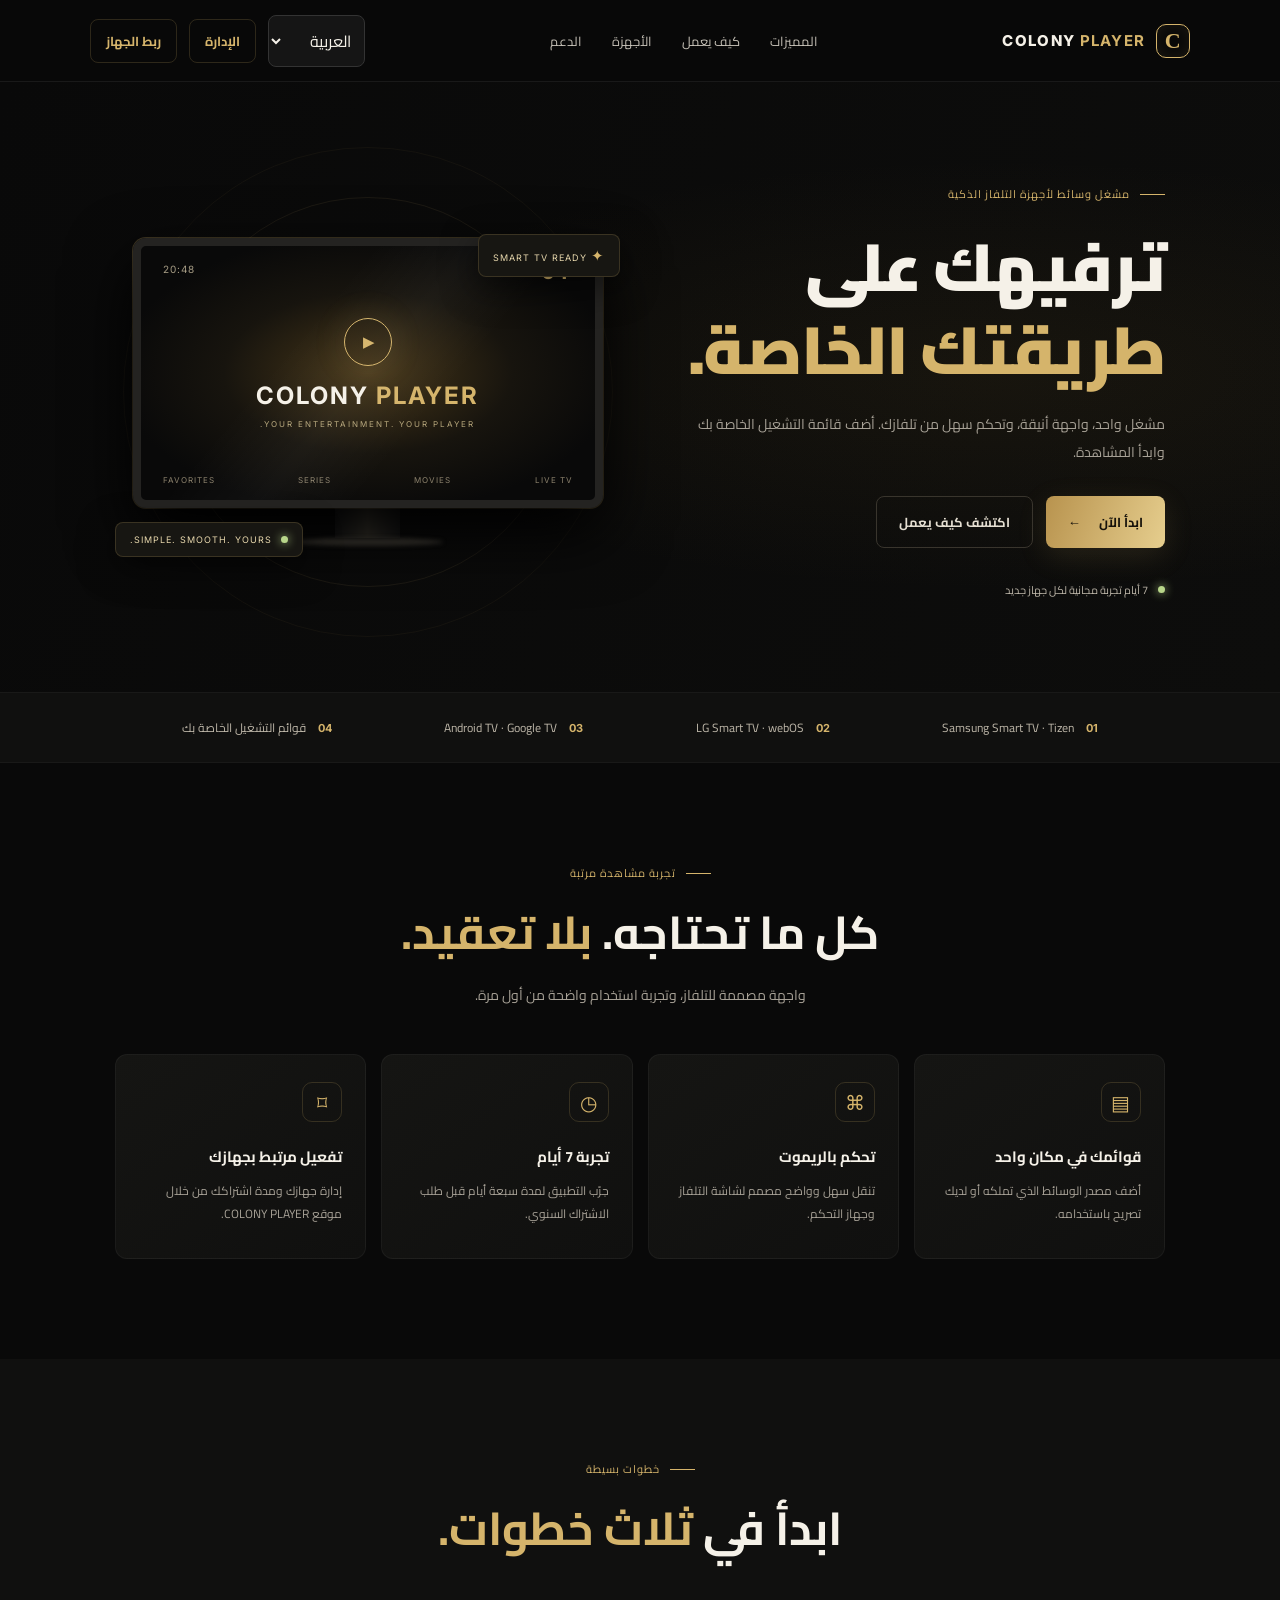
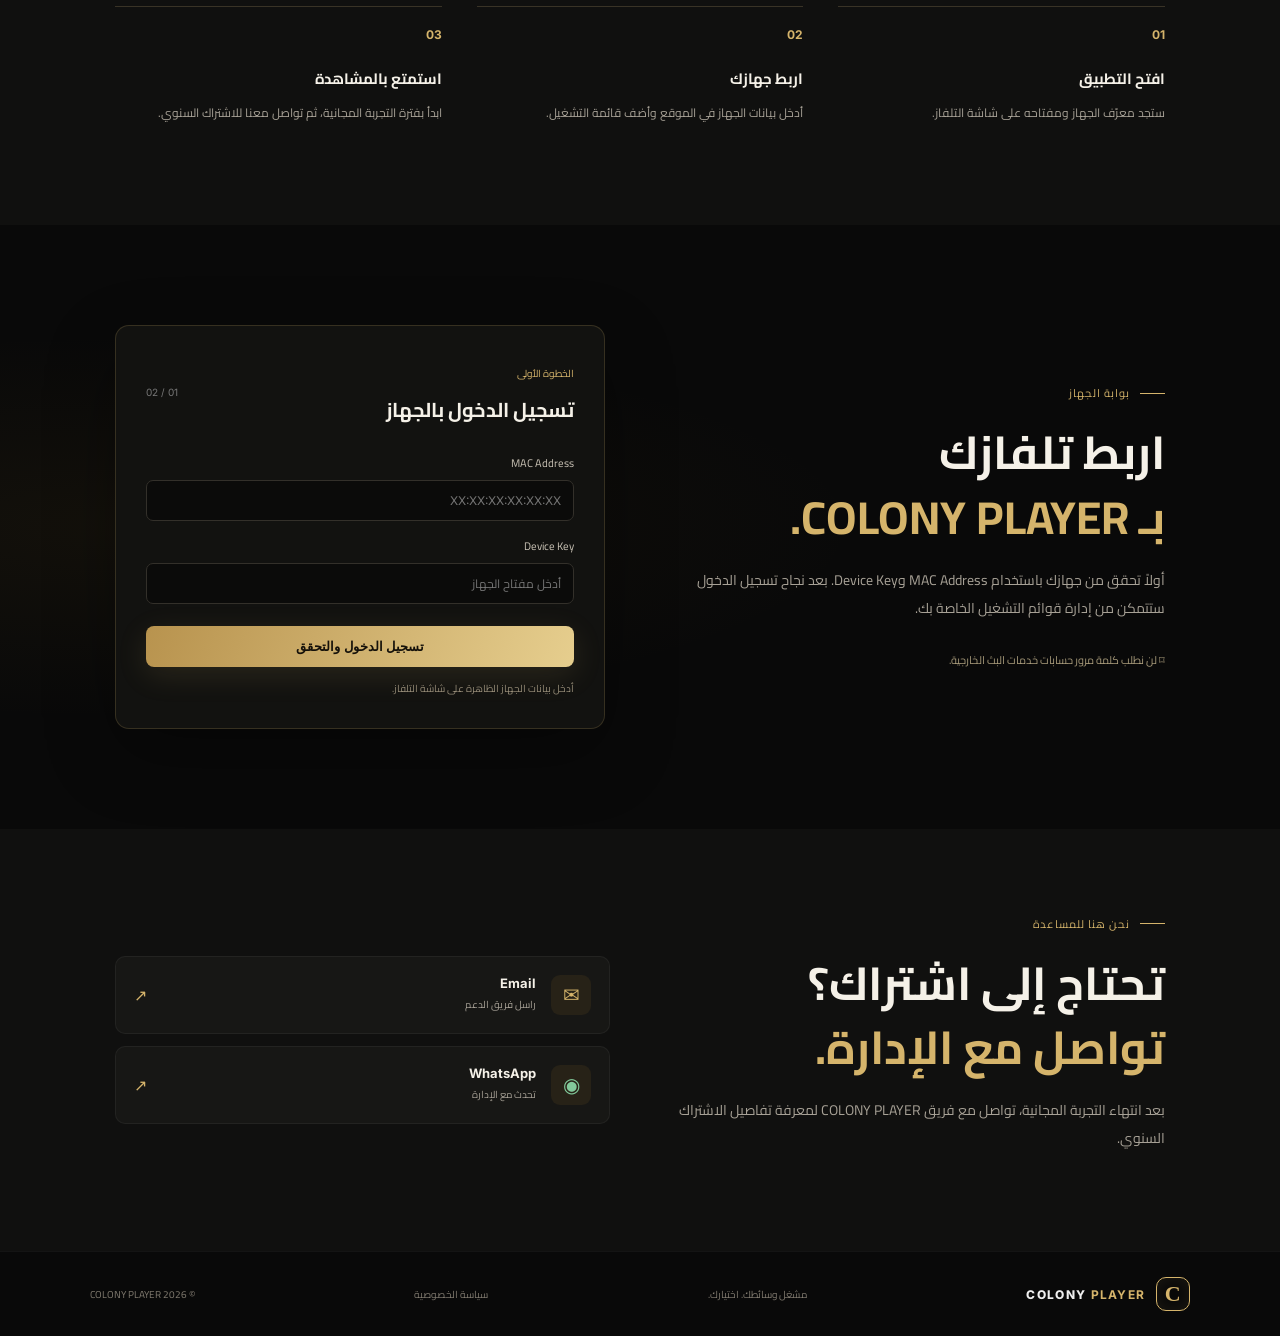
==== commit 1fe1b791: "Add Android TV support and privacy policy link to website" ====
--- a/index.html
+++ b/index.html
@@ -2,7 +2,7 @@
 <html lang="ar" dir="rtl">
 <head>
   <meta charset="utf-8"><meta name="viewport" content="width=device-width,initial-scale=1">
-  <meta name="theme-color" content="#090909"><meta name="description" content="COLONY PLAYER — مشغل وسائط ذكي لأجهزة Samsung Tizen وLG webOS. أضف قائمة التشغيل الخاصة بك واستمتع بتجربة مشاهدة منظمة.">
+  <meta name="theme-color" content="#090909"><meta name="description" content="COLONY PLAYER — مشغل وسائط ذكي لأجهزة Android TV وGoogle TV وSamsung Tizen وLG webOS. أضف قائمة التشغيل الخاصة بك واستمتع بتجربة مشاهدة منظمة.">
   <title>COLONY PLAYER | Your Player. Your Choice.</title>
   <link rel="preconnect" href="https://fonts.googleapis.com"><link rel="preconnect" href="https://fonts.gstatic.com" crossorigin>
   <link href="https://fonts.googleapis.com/css2?family=Cairo:wght@400;500;600;700;800;900&family=Inter:wght@400;500;600;700;800;900&display=swap" rel="stylesheet">
@@ -15,7 +15,7 @@
 <main>
 <section class="hero" id="home"><div class="hero-copy"><div class="eyebrow"><span></span><span data-i18n="eyebrow">مشغل وسائط لأجهزة التلفاز الذكية</span></div><h1 data-i18n="heroTitle">ترفيهك على<br><em>طريقتك الخاصة.</em></h1><p data-i18n="heroText">مشغل واحد، واجهة أنيقة، وتحكم سهل من تلفازك. أضف قائمة التشغيل الخاصة بك وابدأ المشاهدة.</p><div class="hero-buttons"><a class="btn btn-gold" href="#connect" data-i18n="getStarted">ابدأ الآن <span>←</span></a><a class="btn btn-ghost" href="#how" data-i18n="learnMore">اكتشف كيف يعمل</a></div><div class="hero-note"><span class="live-dot"></span><span data-i18n="trialNote">7 أيام تجربة مجانية لكل جهاز جديد</span></div></div>
 <div class="visual"><div class="orbit orbit-one"></div><div class="orbit orbit-two"></div><div class="tv"><div class="tv-screen"><div class="screen-top"><span class="mini-brand">C<span>•</span>P</span><span class="screen-time">20:48</span></div><div class="screen-center"><div class="play-symbol">▶</div><div class="screen-title">COLONY <b>PLAYER</b></div><div class="screen-sub">YOUR ENTERTAINMENT. YOUR PLAYER.</div></div><div class="screen-bottom"><span>LIVE TV</span><span>MOVIES</span><span>SERIES</span><span>FAVORITES</span></div></div><div class="tv-neck"></div><div class="tv-foot"></div></div><div class="floating-chip chip-top"> <span class="chip-icon">✦</span> SMART TV READY</div><div class="floating-chip chip-bottom"><span class="live-dot"></span> SIMPLE. SMOOTH. YOURS.</div></div></section>
-<section class="trust-strip" id="devices"><div><strong>01</strong><span data-i18n="deviceSamsung">Samsung Smart TV · Tizen</span></div><div><strong>02</strong><span data-i18n="deviceLg">LG Smart TV · webOS</span></div><div><strong>03</strong><span data-i18n="yourLists">قوائم التشغيل الخاصة بك</span></div></section>
+<section class="trust-strip" id="devices"><div><strong>01</strong><span data-i18n="deviceSamsung">Samsung Smart TV · Tizen</span></div><div><strong>02</strong><span data-i18n="deviceLg">LG Smart TV · webOS</span></div><div><strong>03</strong><span data-i18n="deviceAndroid">Android TV · Google TV</span></div><div><strong>04</strong><span data-i18n="yourLists">قوائم التشغيل الخاصة بك</span></div></section>
 <section class="section" id="features"><div class="section-heading"><div class="eyebrow"><span></span><span data-i18n="featuresEyebrow">تجربة مشاهدة مرتبة</span></div><h2 data-i18n="featuresTitle">كل ما تحتاجه. <em>بلا تعقيد.</em></h2><p data-i18n="featuresText">واجهة مصممة للتلفاز، وتجربة استخدام واضحة من أول مرة.</p></div><div class="feature-grid">
 <article class="feature-card"><div class="feature-icon">▤</div><h3 data-i18n="f1Title">قوائمك في مكان واحد</h3><p data-i18n="f1Text">أضف مصدر الوسائط الذي تملكه أو لديك تصريح باستخدامه.</p></article>
 <article class="feature-card"><div class="feature-icon">⌘</div><h3 data-i18n="f2Title">تحكم بالريموت</h3><p data-i18n="f2Text">تنقل سهل وواضح مصمم لشاشة التلفاز وجهاز التحكم.</p></article>
@@ -55,5 +55,5 @@
 <div id="playlistList" class="playlist-list"></div><button type="button" id="logoutButton" class="btn btn-ghost btn-full" data-i18n="logoutButton" aria-label="تسجيل الخروج">تسجيل الخروج</button></div>
 </div></section>
 <section class="support-section" id="support"><div><div class="eyebrow"><span></span><span data-i18n="supportEyebrow">نحن هنا للمساعدة</span></div><h2 data-i18n="supportTitle">تحتاج إلى اشتراك؟<br><em>تواصل مع الإدارة.</em></h2><p data-i18n="supportText">بعد انتهاء التجربة المجانية، تواصل مع فريق COLONY PLAYER لمعرفة تفاصيل الاشتراك السنوي.</p></div><div class="support-cards"><a class="support-card" href="mailto:SUPPORT_EMAIL"><span class="support-icon">✉</span><span><b>Email</b><small data-i18n="emailSupport">راسل فريق الدعم</small></span><span class="arrow">↗</span></a><a class="support-card" href="#" id="whatsappLink"><span class="support-icon whatsapp">◉</span><span><b>WhatsApp</b><small data-i18n="whatsappSupport">تحدث مع الإدارة</small></span><span class="arrow">↗</span></a></div></section>
-</main><footer><a class="brand" href="#home"><span class="brand-mark">C</span><span>COLONY <b>PLAYER</b></span></a><span data-i18n="footerText">مشغل وسائطك. اختيارك.</span><span>© <span id="year"></span> COLONY PLAYER</span></footer>
+</main><footer><a class="brand" href="#home"><span class="brand-mark">C</span><span>COLONY <b>PLAYER</b></span></a><span data-i18n="footerText">مشغل وسائطك. اختيارك.</span><a href="privacy.html">سياسة الخصوصية</a><span>© <span id="year"></span> COLONY PLAYER</span></footer>
 <script src="app.js"></script></body></html>
